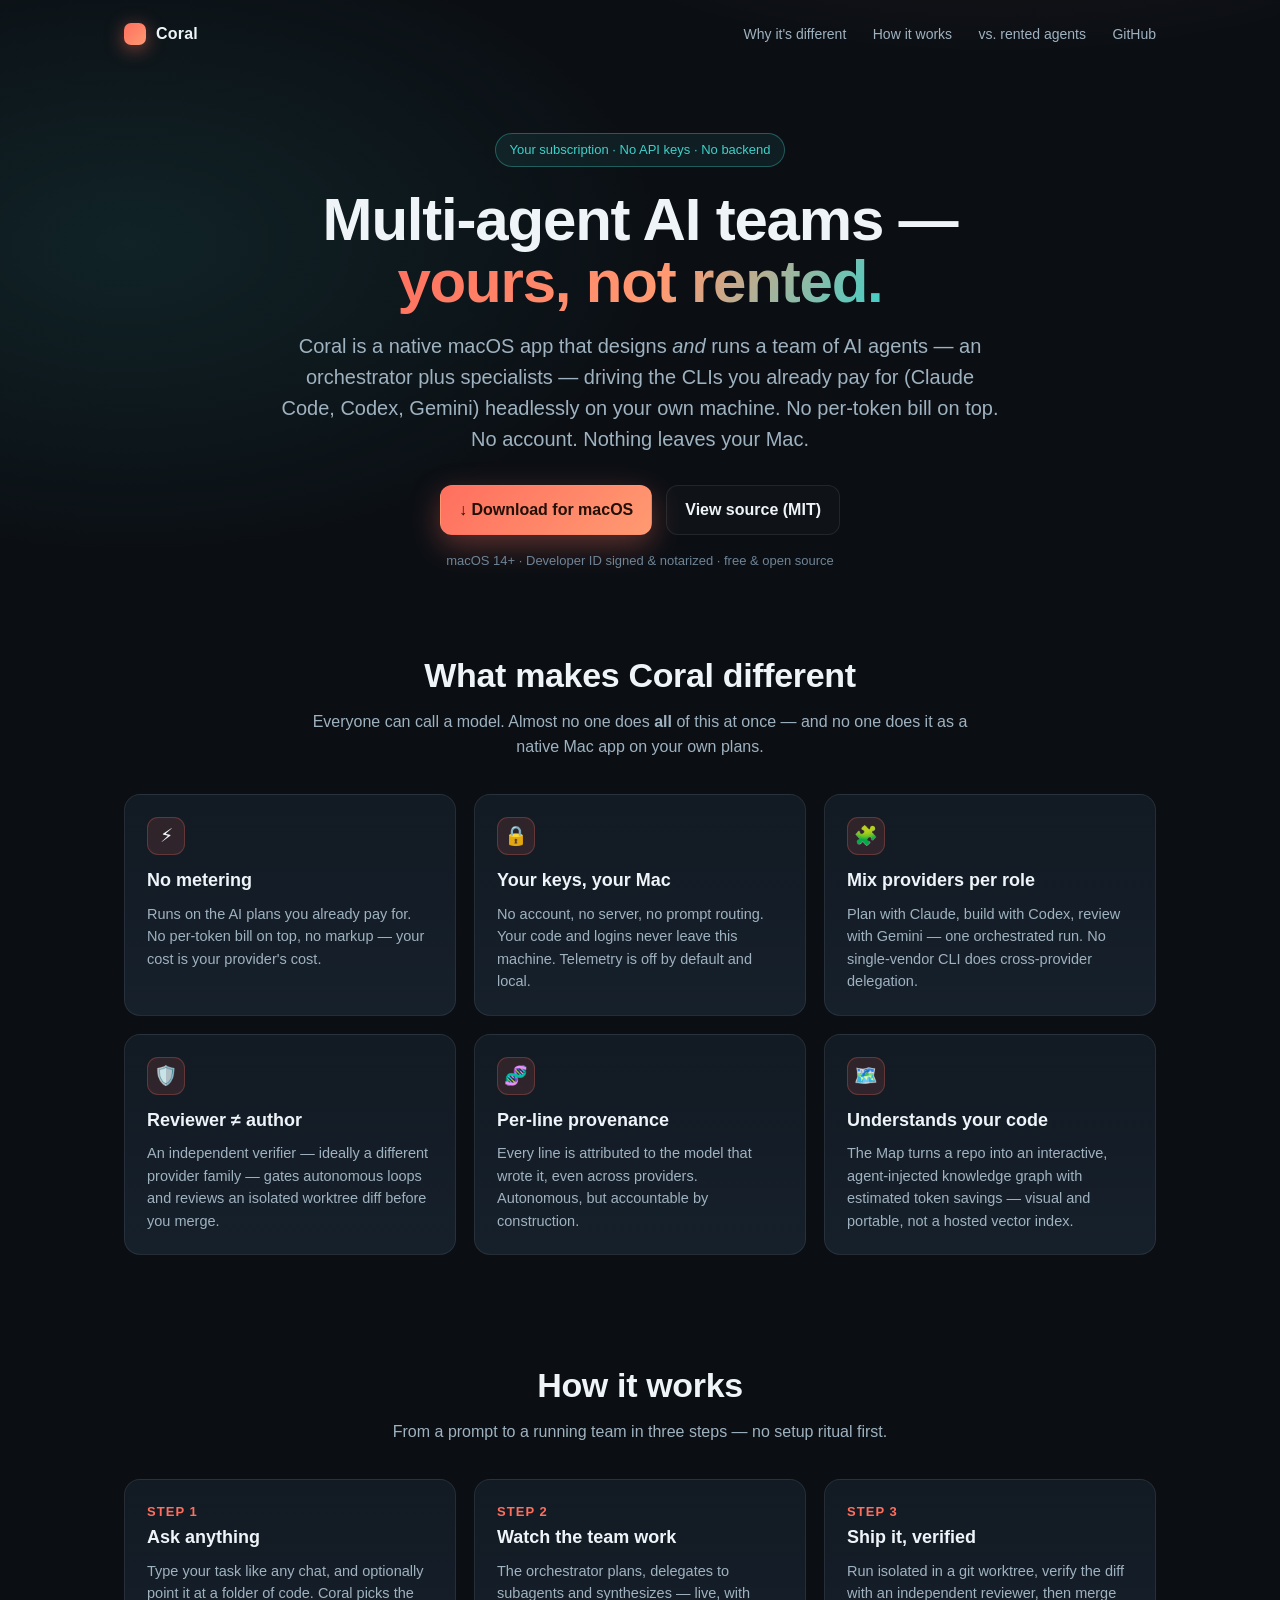
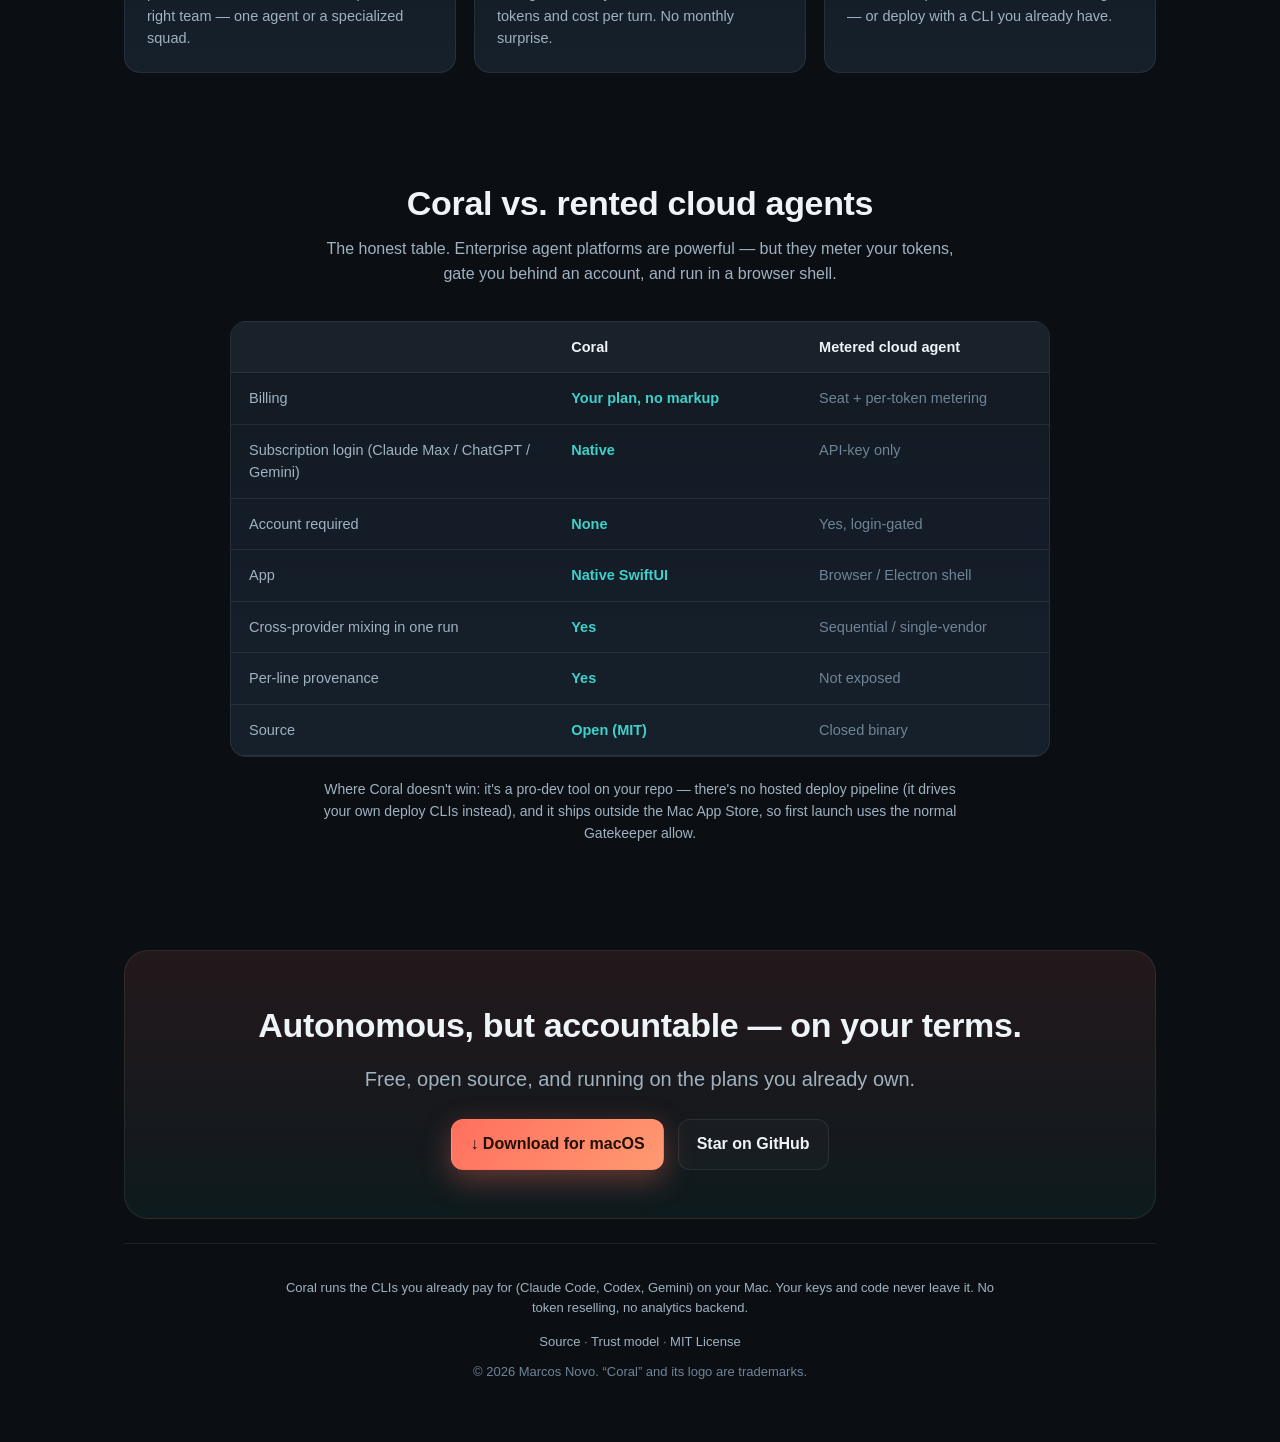
==== web/index.html @ 10f2cf43 "feat(web): add a real static landing page (dogfoods the Ship feature) Attacks the "no website" adopt" ====
<!DOCTYPE html>
<html lang="en">
<head>
<meta charset="utf-8" />
<meta name="viewport" content="width=device-width, initial-scale=1" />
<title>Coral — multi-agent AI teams on your own plans, on your Mac</title>
<meta name="description" content="The native macOS app that orchestrates a multi-agent AI team with an independent verifier and per-line provenance — running on the CLI subscriptions you already pay for. No metering, no account, open source (MIT)." />
<meta property="og:title" content="Coral — yours, not rented" />
<meta property="og:description" content="Design and run multi-agent AI teams on your own AI plans, locally. No per-token metering, no account, no server. Native macOS, open source." />
<meta property="og:type" content="website" />
<style>
  :root{
    --bg:#0b0f14; --bg2:#0e141b; --panel:#121a23; --panel2:#16202b;
    --ink:#eef4f8; --muted:#9fb2c0; --faint:#6f8496;
    --coral:#ff6f5e; --coral2:#ff9a72; --reef:#3fd0c9; --line:rgba(255,255,255,.08);
    --radius:16px;
  }
  *{box-sizing:border-box}
  html{scroll-behavior:smooth}
  body{
    margin:0; background:
      radial-gradient(1100px 600px at 78% -10%, rgba(255,111,94,.14), transparent 60%),
      radial-gradient(900px 520px at 10% 8%, rgba(63,208,201,.10), transparent 60%),
      var(--bg);
    color:var(--ink);
    font:16px/1.55 -apple-system,BlinkMacSystemFont,"SF Pro Text","Segoe UI",Roboto,Helvetica,Arial,sans-serif;
    -webkit-font-smoothing:antialiased;
  }
  a{color:inherit}
  .wrap{max-width:1080px;margin:0 auto;padding:0 24px}
  header{display:flex;align-items:center;justify-content:space-between;padding:22px 0}
  .brand{display:flex;align-items:center;gap:10px;font-weight:700;letter-spacing:.2px}
  .dot{width:22px;height:22px;border-radius:7px;background:linear-gradient(135deg,var(--coral),var(--coral2));box-shadow:0 4px 18px rgba(255,111,94,.5)}
  nav a{color:var(--muted);text-decoration:none;margin-left:22px;font-size:14px}
  nav a:hover{color:var(--ink)}
  .btn{display:inline-flex;align-items:center;gap:9px;border-radius:12px;padding:12px 18px;font-weight:600;text-decoration:none;border:1px solid transparent;transition:.15s}
  .btn.pri{background:linear-gradient(135deg,var(--coral),var(--coral2));color:#231008;box-shadow:0 10px 30px rgba(255,111,94,.35)}
  .btn.pri:hover{transform:translateY(-1px)}
  .btn.ghost{border-color:var(--line);color:var(--ink);background:rgba(255,255,255,.02)}
  .btn.ghost:hover{border-color:rgba(255,255,255,.22)}

  .hero{padding:64px 0 26px;text-align:center}
  .badge{display:inline-block;font-size:13px;color:var(--reef);border:1px solid rgba(63,208,201,.35);background:rgba(63,208,201,.08);padding:6px 13px;border-radius:999px;margin-bottom:22px}
  h1{font-size:clamp(34px,6vw,60px);line-height:1.03;margin:0 0 18px;letter-spacing:-.02em;font-weight:800}
  h1 .grad{background:linear-gradient(120deg,var(--coral),var(--coral2) 55%,var(--reef));-webkit-background-clip:text;background-clip:text;color:transparent}
  .sub{max-width:720px;margin:0 auto 30px;color:var(--muted);font-size:clamp(16px,2.4vw,20px)}
  .cta{display:flex;gap:14px;justify-content:center;flex-wrap:wrap}
  .fineprint{margin-top:16px;color:var(--faint);font-size:13px}

  section{padding:52px 0}
  h2{font-size:clamp(24px,3.6vw,34px);letter-spacing:-.01em;margin:0 0 8px;text-align:center}
  .lede{color:var(--muted);text-align:center;max-width:660px;margin:0 auto 34px}

  .grid{display:grid;grid-template-columns:repeat(3,1fr);gap:18px}
  @media(max-width:860px){.grid{grid-template-columns:1fr}}
  .card{background:linear-gradient(180deg,var(--panel),var(--panel2));border:1px solid var(--line);border-radius:var(--radius);padding:22px}
  .card h3{margin:2px 0 8px;font-size:18px}
  .card p{margin:0;color:var(--muted);font-size:14.5px}
  .ic{width:38px;height:38px;border-radius:11px;display:grid;place-items:center;font-size:19px;background:rgba(255,111,94,.12);border:1px solid rgba(255,111,94,.25);margin-bottom:12px}

  .compare{max-width:820px;margin:0 auto;background:linear-gradient(180deg,var(--panel),var(--panel2));border:1px solid var(--line);border-radius:var(--radius);overflow:hidden}
  .compare .row{display:grid;grid-template-columns:1.3fr 1fr 1fr;gap:0}
  .compare .row>div{padding:14px 18px;border-bottom:1px solid var(--line);font-size:14.5px}
  .compare .row.head>div{background:rgba(255,255,255,.03);font-weight:700;color:var(--ink)}
  .compare .row>div:first-child{color:var(--muted)}
  .yes{color:var(--reef);font-weight:600}
  .no{color:var(--faint)}
  @media(max-width:620px){.compare .row{grid-template-columns:1fr}.compare .row>div:first-child{font-weight:700;color:var(--ink)}}

  .steps{display:grid;grid-template-columns:repeat(3,1fr);gap:18px}
  @media(max-width:860px){.steps{grid-template-columns:1fr}}
  .step .n{font-size:13px;color:var(--coral);font-weight:700;letter-spacing:.08em}

  .final{text-align:center;background:linear-gradient(180deg,rgba(255,111,94,.10),rgba(63,208,201,.06));border:1px solid var(--line);border-radius:24px;padding:48px 24px;margin:20px 0 8px}
  footer{color:var(--faint);font-size:13px;padding:34px 0 60px;border-top:1px solid var(--line);margin-top:24px}
  footer a{color:var(--muted);text-decoration:none}
  footer a:hover{color:var(--ink)}
  .trust{max-width:720px;margin:0 auto 14px;text-align:center;color:var(--muted)}
</style>
</head>
<body>
<div class="wrap">
  <header>
    <div class="brand"><span class="dot"></span> Coral</div>
    <nav>
      <a href="#why">Why it's different</a>
      <a href="#how">How it works</a>
      <a href="#compare">vs. rented agents</a>
      <a href="https://github.com/marcosnovo/StrategyForge">GitHub</a>
    </nav>
  </header>

  <div class="hero">
    <span class="badge">Your subscription · No API keys · No backend</span>
    <h1>Multi-agent AI teams —<br><span class="grad">yours, not rented.</span></h1>
    <p class="sub">Coral is a native macOS app that designs <em>and</em> runs a team of AI agents — an orchestrator plus specialists — driving the CLIs you already pay for (Claude Code, Codex, Gemini) headlessly on your own machine. No per-token bill on top. No account. Nothing leaves your Mac.</p>
    <div class="cta">
      <a class="btn pri" href="https://github.com/marcosnovo/StrategyForge/releases/latest">↓ Download for macOS</a>
      <a class="btn ghost" href="https://github.com/marcosnovo/StrategyForge">View source (MIT)</a>
    </div>
    <div class="fineprint">macOS 14+ · Developer ID signed &amp; notarized · free &amp; open source</div>
  </div>
</div>

<section id="why">
  <div class="wrap">
    <h2>What makes Coral different</h2>
    <p class="lede">Everyone can call a model. Almost no one does <strong>all</strong> of this at once — and no one does it as a native Mac app on your own plans.</p>
    <div class="grid">
      <div class="card"><div class="ic">⚡︎</div><h3>No metering</h3><p>Runs on the AI plans you already pay for. No per-token bill on top, no markup — your cost is your provider's cost.</p></div>
      <div class="card"><div class="ic">🔒</div><h3>Your keys, your Mac</h3><p>No account, no server, no prompt routing. Your code and logins never leave this machine. Telemetry is off by default and local.</p></div>
      <div class="card"><div class="ic">🧩</div><h3>Mix providers per role</h3><p>Plan with Claude, build with Codex, review with Gemini — one orchestrated run. No single-vendor CLI does cross-provider delegation.</p></div>
      <div class="card"><div class="ic">🛡️</div><h3>Reviewer ≠ author</h3><p>An independent verifier — ideally a different provider family — gates autonomous loops and reviews an isolated worktree diff before you merge.</p></div>
      <div class="card"><div class="ic">🧬</div><h3>Per-line provenance</h3><p>Every line is attributed to the model that wrote it, even across providers. Autonomous, but accountable by construction.</p></div>
      <div class="card"><div class="ic">🗺️</div><h3>Understands your code</h3><p>The Map turns a repo into an interactive, agent-injected knowledge graph with estimated token savings — visual and portable, not a hosted vector index.</p></div>
    </div>
  </div>
</section>

<section id="how">
  <div class="wrap">
    <h2>How it works</h2>
    <p class="lede">From a prompt to a running team in three steps — no setup ritual first.</p>
    <div class="steps">
      <div class="card step"><div class="n">STEP 1</div><h3>Ask anything</h3><p>Type your task like any chat, and optionally point it at a folder of code. Coral picks the right team — one agent or a specialized squad.</p></div>
      <div class="card step"><div class="n">STEP 2</div><h3>Watch the team work</h3><p>The orchestrator plans, delegates to subagents and synthesizes — live, with tokens and cost per turn. No monthly surprise.</p></div>
      <div class="card step"><div class="n">STEP 3</div><h3>Ship it, verified</h3><p>Run isolated in a git worktree, verify the diff with an independent reviewer, then merge — or deploy with a CLI you already have.</p></div>
    </div>
  </div>
</section>

<section id="compare">
  <div class="wrap">
    <h2>Coral vs. rented cloud agents</h2>
    <p class="lede">The honest table. Enterprise agent platforms are powerful — but they meter your tokens, gate you behind an account, and run in a browser shell.</p>
    <div class="compare">
      <div class="row head"><div>&nbsp;</div><div>Coral</div><div>Metered cloud agent</div></div>
      <div class="row"><div>Billing</div><div class="yes">Your plan, no markup</div><div class="no">Seat + per-token metering</div></div>
      <div class="row"><div>Subscription login (Claude Max / ChatGPT / Gemini)</div><div class="yes">Native</div><div class="no">API-key only</div></div>
      <div class="row"><div>Account required</div><div class="yes">None</div><div class="no">Yes, login-gated</div></div>
      <div class="row"><div>App</div><div class="yes">Native SwiftUI</div><div class="no">Browser / Electron shell</div></div>
      <div class="row"><div>Cross-provider mixing in one run</div><div class="yes">Yes</div><div class="no">Sequential / single-vendor</div></div>
      <div class="row"><div>Per-line provenance</div><div class="yes">Yes</div><div class="no">Not exposed</div></div>
      <div class="row"><div>Source</div><div class="yes">Open (MIT)</div><div class="no">Closed binary</div></div>
    </div>
    <p class="lede" style="margin-top:22px;font-size:14px">Where Coral doesn't win: it's a pro-dev tool on your repo — there's no hosted deploy pipeline (it drives your own deploy CLIs instead), and it ships outside the Mac App Store, so first launch uses the normal Gatekeeper allow.</p>
  </div>
</section>

<div class="wrap">
  <div class="final">
    <h2 style="margin-bottom:12px">Autonomous, but accountable — on your terms.</h2>
    <p class="sub" style="margin-bottom:24px">Free, open source, and running on the plans you already own.</p>
    <div class="cta">
      <a class="btn pri" href="https://github.com/marcosnovo/StrategyForge/releases/latest">↓ Download for macOS</a>
      <a class="btn ghost" href="https://github.com/marcosnovo/StrategyForge">Star on GitHub</a>
    </div>
  </div>

  <footer>
    <p class="trust">Coral runs the CLIs you already pay for (Claude Code, Codex, Gemini) on your Mac. Your keys and code never leave it. No token reselling, no analytics backend.</p>
    <div style="text-align:center">
      <a href="https://github.com/marcosnovo/StrategyForge">Source</a> ·
      <a href="https://github.com/marcosnovo/StrategyForge/blob/main/SECURITY.md">Trust model</a> ·
      <a href="https://github.com/marcosnovo/StrategyForge/blob/main/LICENSE">MIT License</a>
      <div style="margin-top:10px">© 2026 Marcos Novo. “Coral” and its logo are trademarks.</div>
    </div>
  </footer>
</div>
</body>
</html>
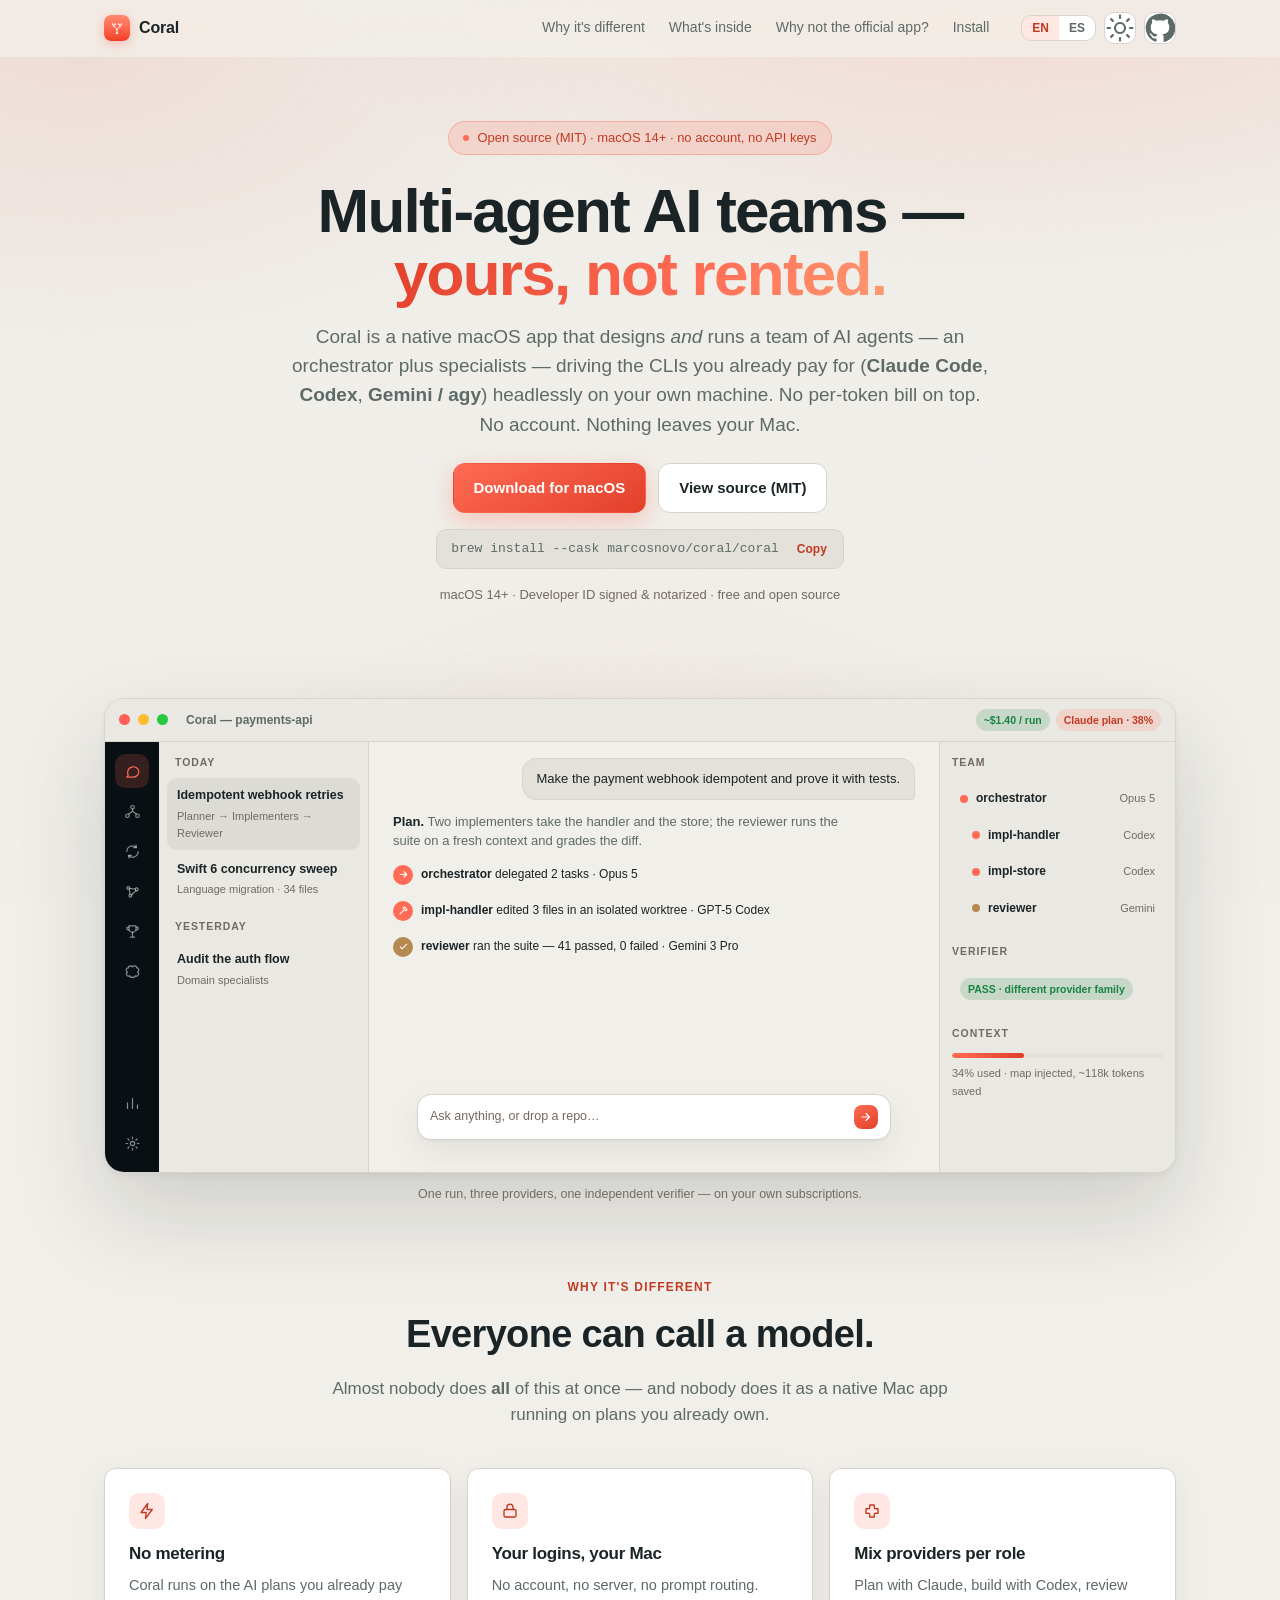
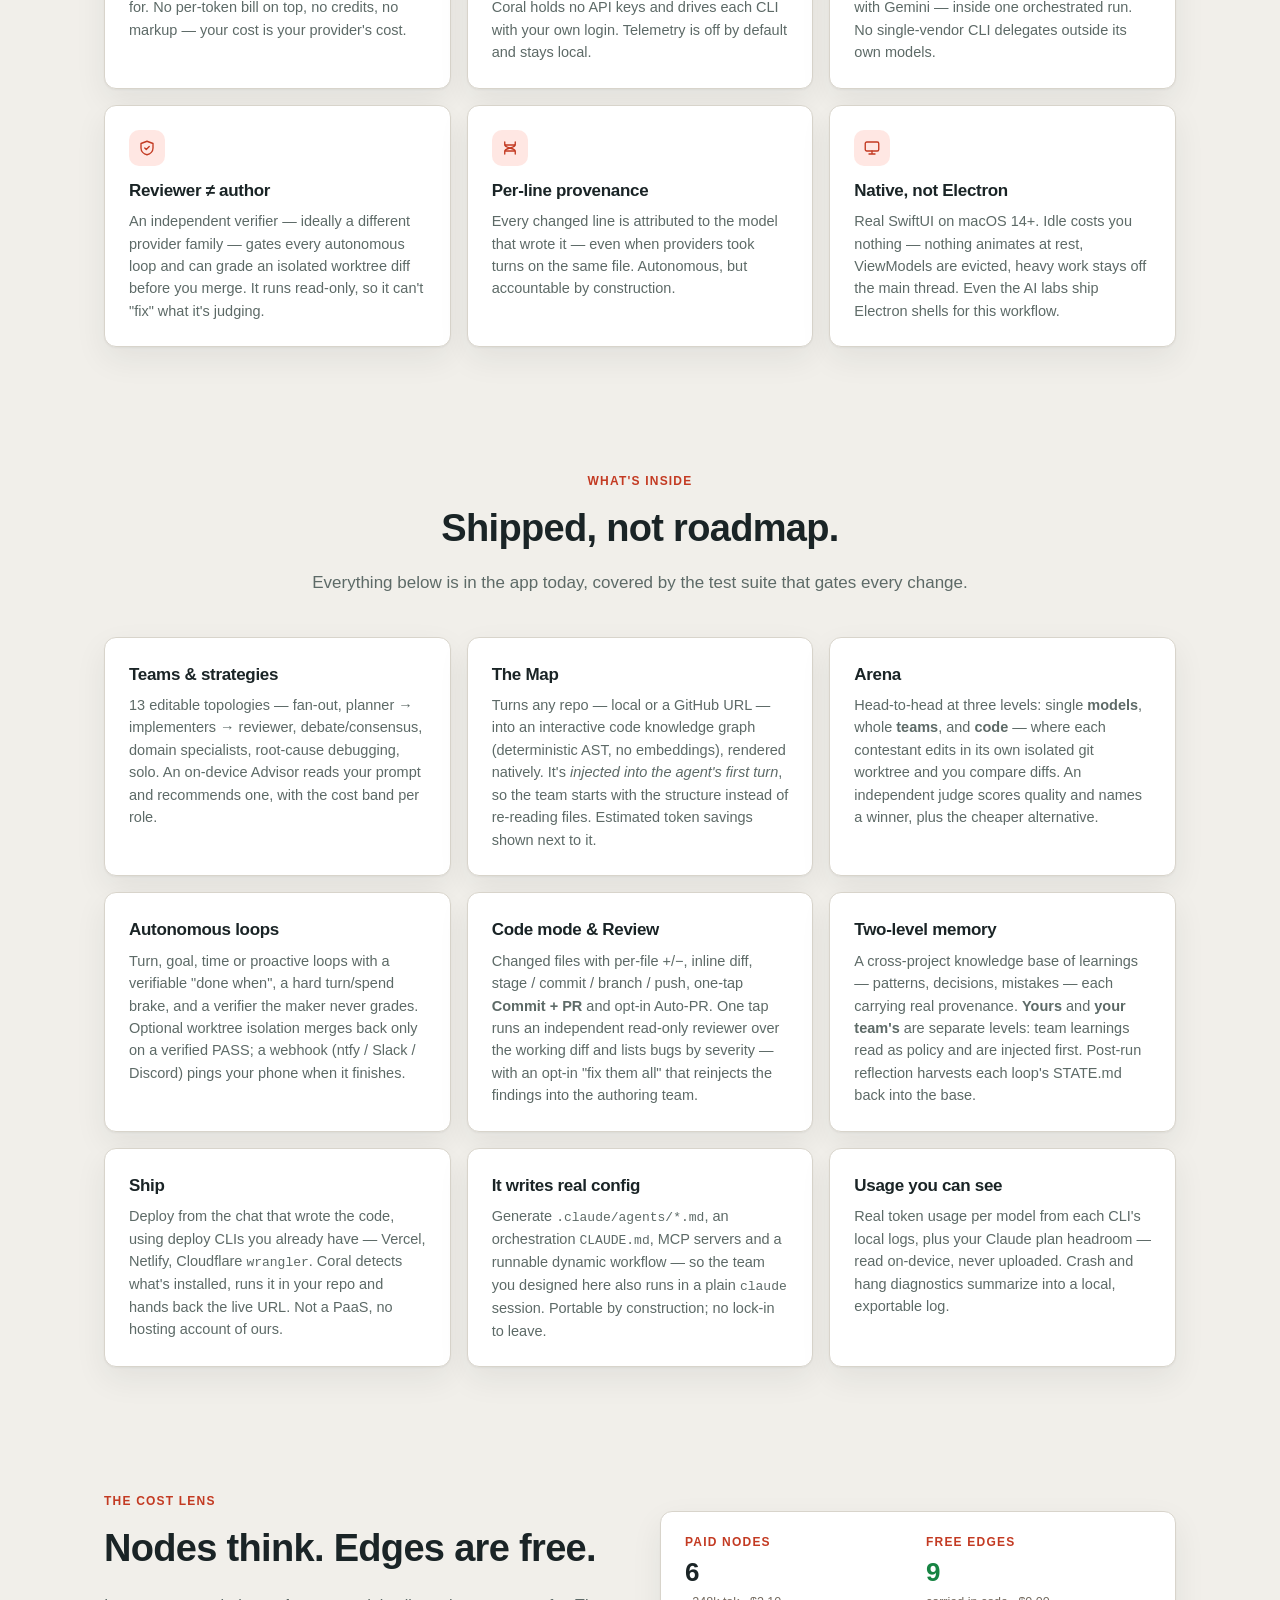
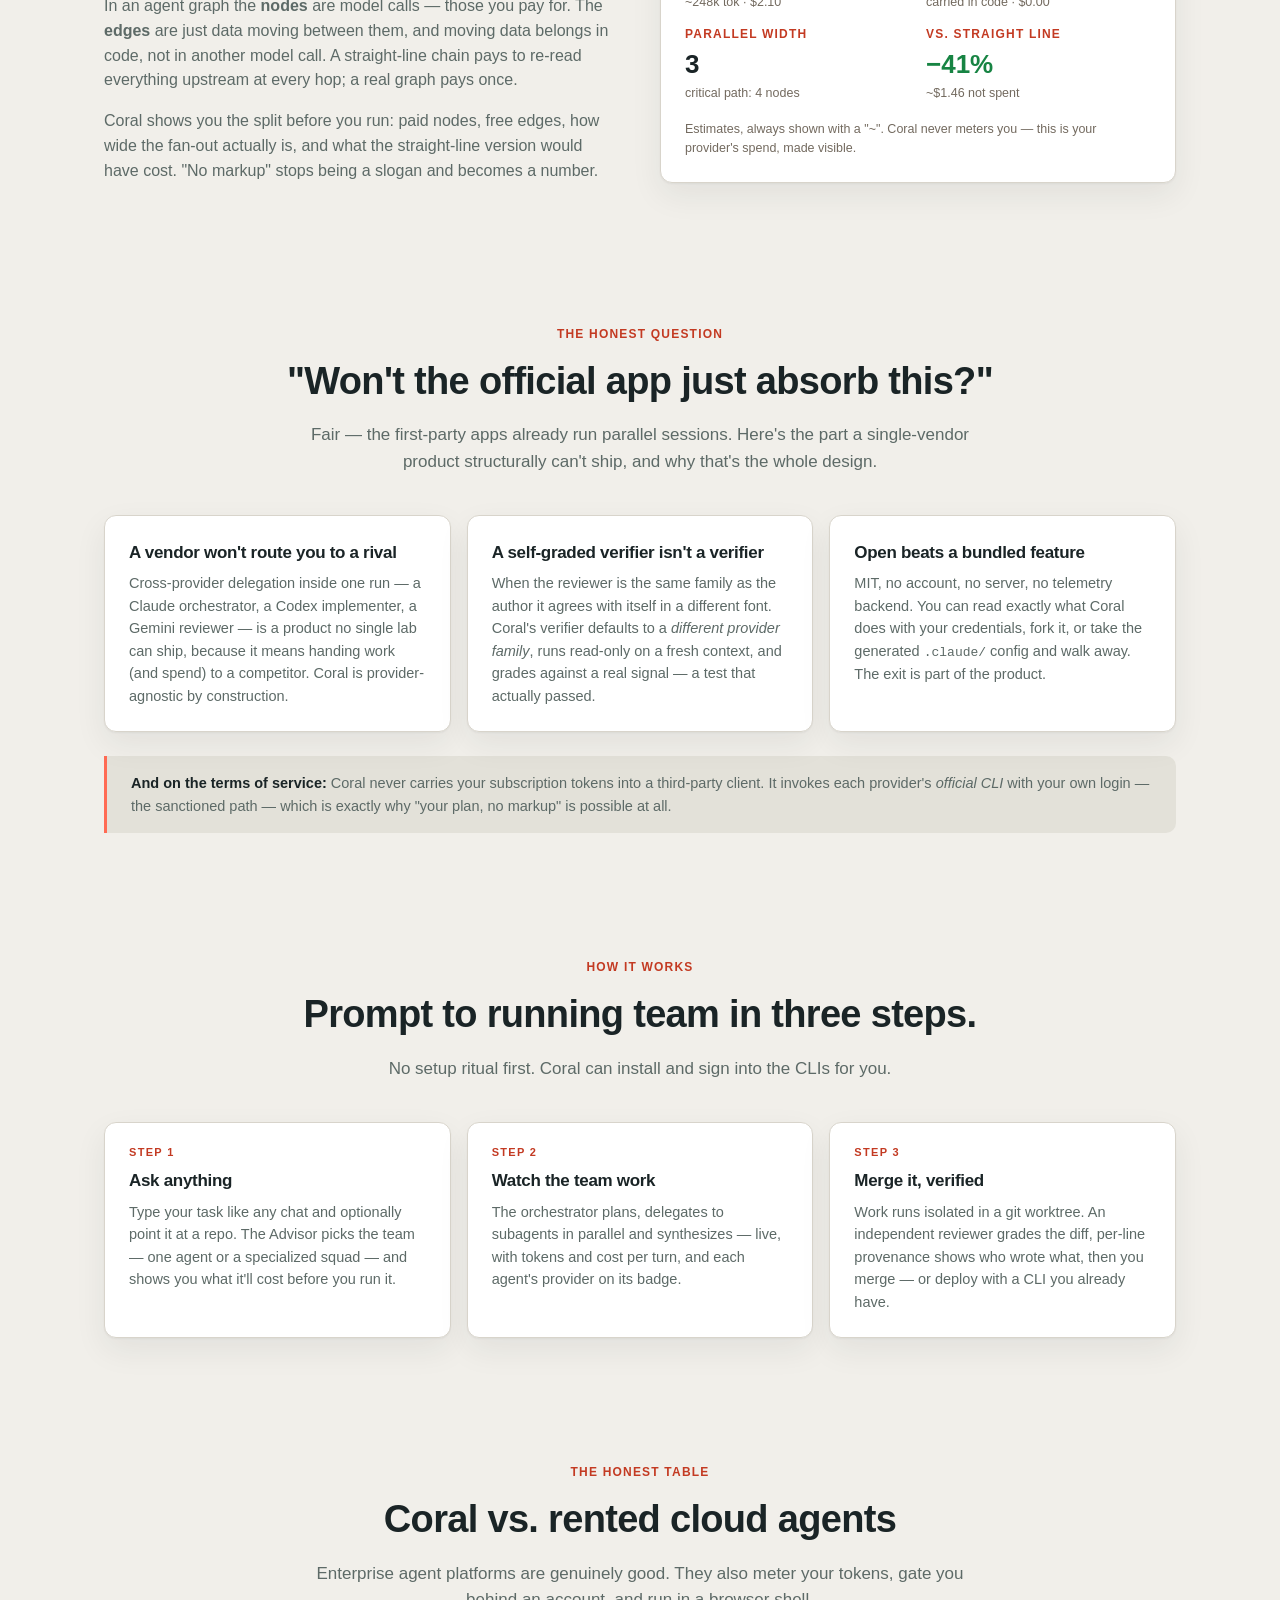
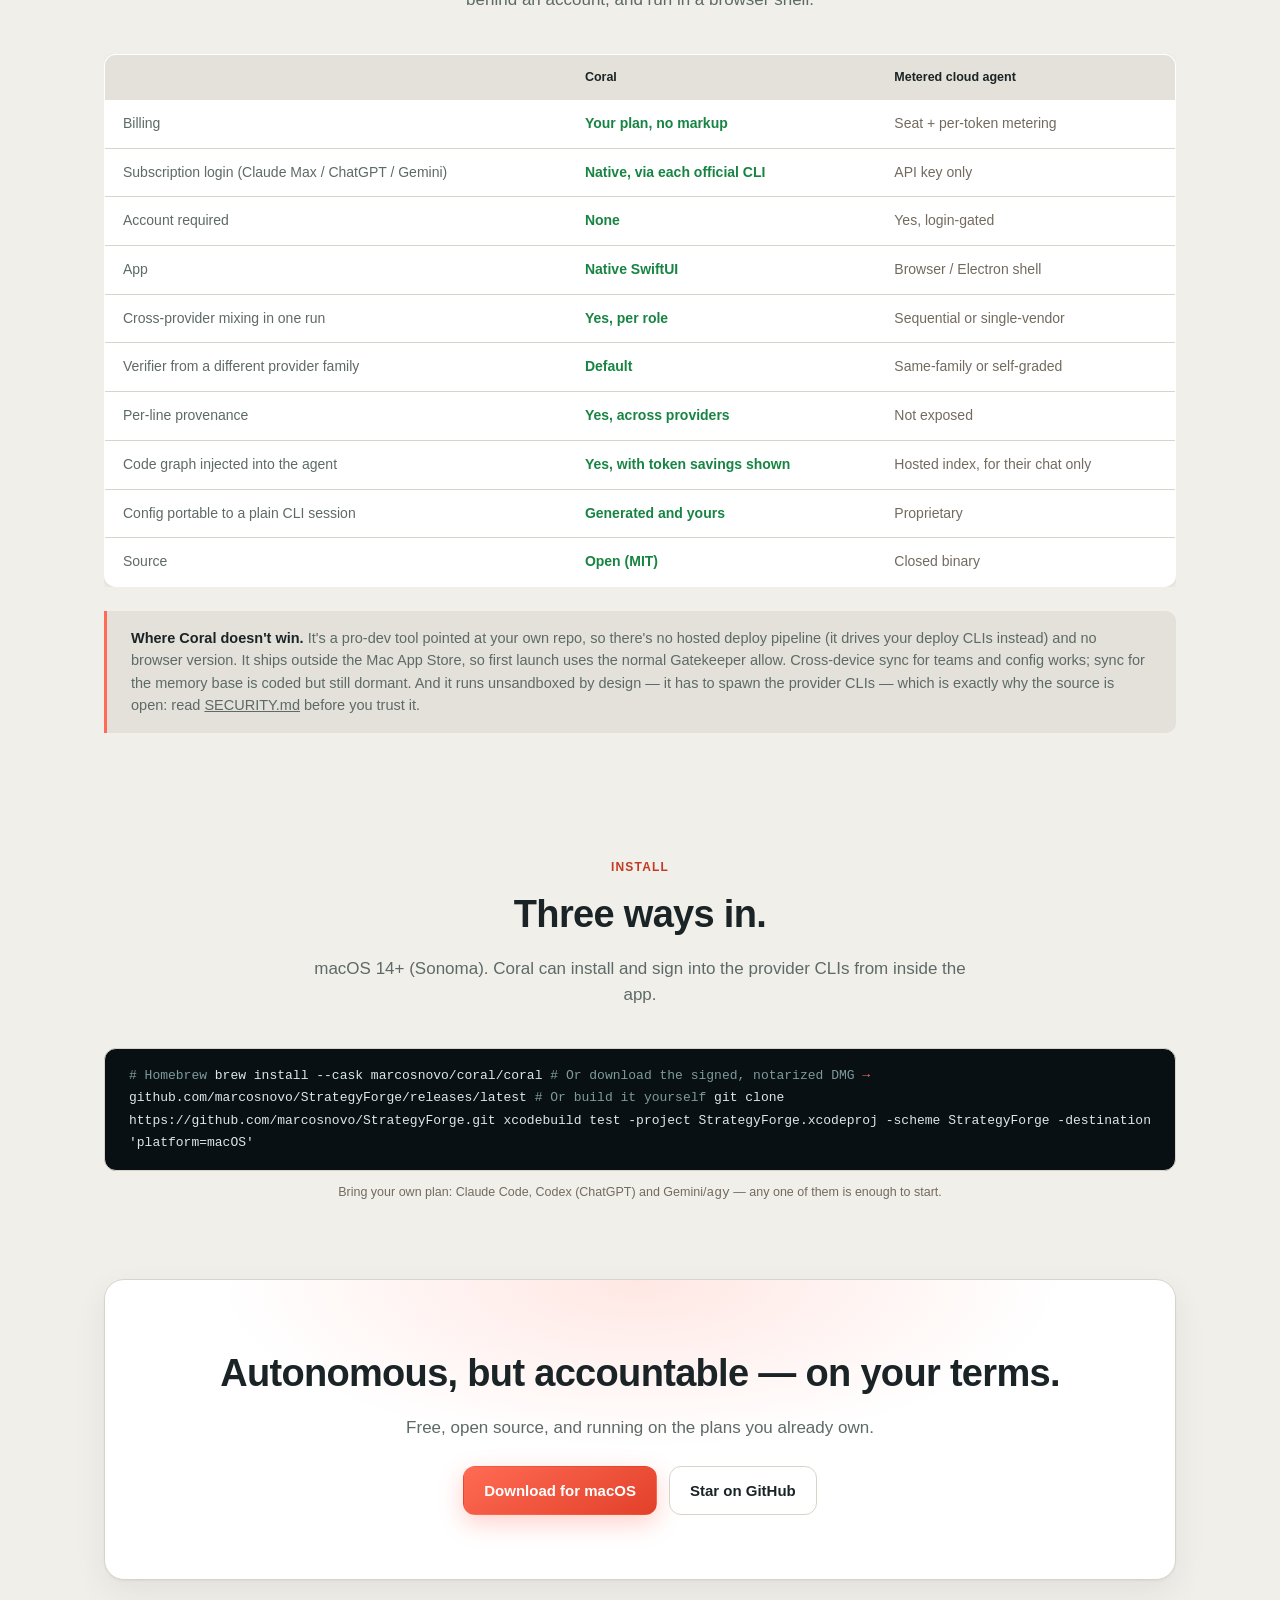
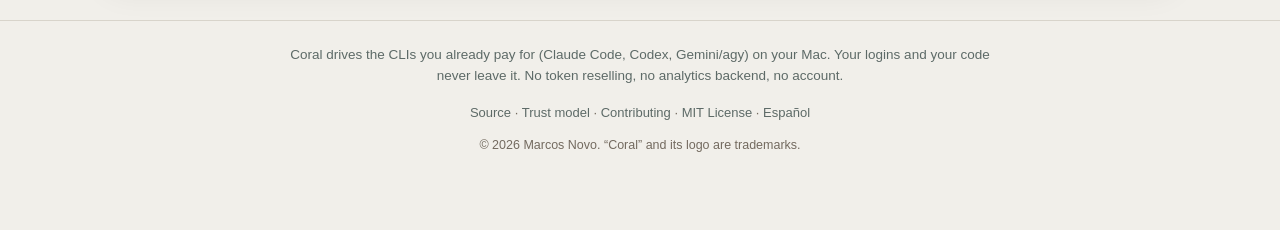
==== commit b100b4e6: "feat(web): bilingual landing page (EN + ES) that matches the app's real UI The competitive analysis'" ====
--- a/web/index.html
+++ b/web/index.html
@@ -4,168 +4,418 @@
 <meta charset="utf-8" />
 <meta name="viewport" content="width=device-width, initial-scale=1" />
 <title>Coral — multi-agent AI teams on your own plans, on your Mac</title>
-<meta name="description" content="The native macOS app that orchestrates a multi-agent AI team with an independent verifier and per-line provenance — running on the CLI subscriptions you already pay for. No metering, no account, open source (MIT)." />
-<meta property="og:title" content="Coral — yours, not rented" />
-<meta property="og:description" content="Design and run multi-agent AI teams on your own AI plans, locally. No per-token metering, no account, no server. Native macOS, open source." />
+<meta name="description" content="The native macOS app that designs and runs a multi-agent AI team — with an independent verifier, per-line provenance and an injected code map — on the CLI subscriptions you already pay for. No metering, no account, open source (MIT)." />
+<!-- DEPLOY STEP: once the domain is live, replace every "https://example.com" below with it
+     (og:url and og:image must be ABSOLUTE for Twitter/Slack/Product Hunt to render the card).
+     See web/README.md → "Before you announce it". -->
+<link rel="canonical" href="/" />
+<link rel="alternate" hreflang="en" href="/" />
+<link rel="alternate" hreflang="es" href="/es/" />
+<link rel="alternate" hreflang="x-default" href="/" />
+<meta name="theme-color" content="#F1EFEA" media="(prefers-color-scheme: light)" />
+<meta name="theme-color" content="#0C1315" media="(prefers-color-scheme: dark)" />
+<meta property="og:title" content="Coral — multi-agent AI teams, yours not rented" />
+<meta property="og:description" content="Design and run multi-agent AI teams on your own AI plans, locally. Independent verifier, per-line provenance, code map. No metering, no account, no server. Native macOS, open source." />
 <meta property="og:type" content="website" />
-<style>
-  :root{
-    --bg:#0b0f14; --bg2:#0e141b; --panel:#121a23; --panel2:#16202b;
-    --ink:#eef4f8; --muted:#9fb2c0; --faint:#6f8496;
-    --coral:#ff6f5e; --coral2:#ff9a72; --reef:#3fd0c9; --line:rgba(255,255,255,.08);
-    --radius:16px;
-  }
-  *{box-sizing:border-box}
-  html{scroll-behavior:smooth}
-  body{
-    margin:0; background:
-      radial-gradient(1100px 600px at 78% -10%, rgba(255,111,94,.14), transparent 60%),
-      radial-gradient(900px 520px at 10% 8%, rgba(63,208,201,.10), transparent 60%),
-      var(--bg);
-    color:var(--ink);
-    font:16px/1.55 -apple-system,BlinkMacSystemFont,"SF Pro Text","Segoe UI",Roboto,Helvetica,Arial,sans-serif;
-    -webkit-font-smoothing:antialiased;
-  }
-  a{color:inherit}
-  .wrap{max-width:1080px;margin:0 auto;padding:0 24px}
-  header{display:flex;align-items:center;justify-content:space-between;padding:22px 0}
-  .brand{display:flex;align-items:center;gap:10px;font-weight:700;letter-spacing:.2px}
-  .dot{width:22px;height:22px;border-radius:7px;background:linear-gradient(135deg,var(--coral),var(--coral2));box-shadow:0 4px 18px rgba(255,111,94,.5)}
-  nav a{color:var(--muted);text-decoration:none;margin-left:22px;font-size:14px}
-  nav a:hover{color:var(--ink)}
-  .btn{display:inline-flex;align-items:center;gap:9px;border-radius:12px;padding:12px 18px;font-weight:600;text-decoration:none;border:1px solid transparent;transition:.15s}
-  .btn.pri{background:linear-gradient(135deg,var(--coral),var(--coral2));color:#231008;box-shadow:0 10px 30px rgba(255,111,94,.35)}
-  .btn.pri:hover{transform:translateY(-1px)}
-  .btn.ghost{border-color:var(--line);color:var(--ink);background:rgba(255,255,255,.02)}
-  .btn.ghost:hover{border-color:rgba(255,255,255,.22)}
-
-  .hero{padding:64px 0 26px;text-align:center}
-  .badge{display:inline-block;font-size:13px;color:var(--reef);border:1px solid rgba(63,208,201,.35);background:rgba(63,208,201,.08);padding:6px 13px;border-radius:999px;margin-bottom:22px}
-  h1{font-size:clamp(34px,6vw,60px);line-height:1.03;margin:0 0 18px;letter-spacing:-.02em;font-weight:800}
-  h1 .grad{background:linear-gradient(120deg,var(--coral),var(--coral2) 55%,var(--reef));-webkit-background-clip:text;background-clip:text;color:transparent}
-  .sub{max-width:720px;margin:0 auto 30px;color:var(--muted);font-size:clamp(16px,2.4vw,20px)}
-  .cta{display:flex;gap:14px;justify-content:center;flex-wrap:wrap}
-  .fineprint{margin-top:16px;color:var(--faint);font-size:13px}
-
-  section{padding:52px 0}
-  h2{font-size:clamp(24px,3.6vw,34px);letter-spacing:-.01em;margin:0 0 8px;text-align:center}
-  .lede{color:var(--muted);text-align:center;max-width:660px;margin:0 auto 34px}
-
-  .grid{display:grid;grid-template-columns:repeat(3,1fr);gap:18px}
-  @media(max-width:860px){.grid{grid-template-columns:1fr}}
-  .card{background:linear-gradient(180deg,var(--panel),var(--panel2));border:1px solid var(--line);border-radius:var(--radius);padding:22px}
-  .card h3{margin:2px 0 8px;font-size:18px}
-  .card p{margin:0;color:var(--muted);font-size:14.5px}
-  .ic{width:38px;height:38px;border-radius:11px;display:grid;place-items:center;font-size:19px;background:rgba(255,111,94,.12);border:1px solid rgba(255,111,94,.25);margin-bottom:12px}
-
-  .compare{max-width:820px;margin:0 auto;background:linear-gradient(180deg,var(--panel),var(--panel2));border:1px solid var(--line);border-radius:var(--radius);overflow:hidden}
-  .compare .row{display:grid;grid-template-columns:1.3fr 1fr 1fr;gap:0}
-  .compare .row>div{padding:14px 18px;border-bottom:1px solid var(--line);font-size:14.5px}
-  .compare .row.head>div{background:rgba(255,255,255,.03);font-weight:700;color:var(--ink)}
-  .compare .row>div:first-child{color:var(--muted)}
-  .yes{color:var(--reef);font-weight:600}
-  .no{color:var(--faint)}
-  @media(max-width:620px){.compare .row{grid-template-columns:1fr}.compare .row>div:first-child{font-weight:700;color:var(--ink)}}
-
-  .steps{display:grid;grid-template-columns:repeat(3,1fr);gap:18px}
-  @media(max-width:860px){.steps{grid-template-columns:1fr}}
-  .step .n{font-size:13px;color:var(--coral);font-weight:700;letter-spacing:.08em}
-
-  .final{text-align:center;background:linear-gradient(180deg,rgba(255,111,94,.10),rgba(63,208,201,.06));border:1px solid var(--line);border-radius:24px;padding:48px 24px;margin:20px 0 8px}
-  footer{color:var(--faint);font-size:13px;padding:34px 0 60px;border-top:1px solid var(--line);margin-top:24px}
-  footer a{color:var(--muted);text-decoration:none}
-  footer a:hover{color:var(--ink)}
-  .trust{max-width:720px;margin:0 auto 14px;text-align:center;color:var(--muted)}
-</style>
+<meta property="og:url" content="https://example.com/" />
+<meta property="og:image" content="https://example.com/og.png" />
+<meta property="og:locale" content="en" />
+<meta property="og:locale:alternate" content="es" />
+<meta name="twitter:card" content="summary_large_image" />
+<link rel="icon" href="favicon.svg" type="image/svg+xml" />
+<link rel="stylesheet" href="coral.css" />
 </head>
 <body>
+<a class="skip-link" href="#main">Skip to content</a>
+
+<header class="site-header">
+  <div class="wrap">
+    <a class="brand" href="/">
+      <svg class="mark" viewBox="0 0 512 512" aria-hidden="true"><defs><linearGradient id="cg" x1="0" y1="0" x2="0" y2="1"><stop offset="0" stop-color="#FF8A6E"/><stop offset=".46" stop-color="#FF6B54"/><stop offset="1" stop-color="#F03E27"/></linearGradient></defs><rect width="512" height="512" rx="115" fill="url(#cg)"/><g transform="translate(106,106) scale(3)" fill="none" stroke="#FFF3EC" stroke-width="6.2" stroke-linecap="round" stroke-linejoin="round"><path d="M50 84V60"/><path d="M50 60c0-11-17-10-21-20"/><path d="M29 40c-3-8-7-9-8-16"/><path d="M29 40c3-7 7-8 10-15"/><path d="M50 60c0-11 17-10 21-20"/><path d="M71 40c3-8 7-9 8-16"/><path d="M71 40c-3-7-7-8-10-15"/></g><g transform="translate(106,106) scale(3)" fill="#FFF3EC"><circle cx="50" cy="84" r="7.6"/><circle cx="21" cy="24" r="5.6"/><circle cx="39" cy="25" r="5.6"/><circle cx="61" cy="25" r="5.6"/><circle cx="79" cy="24" r="5.6"/></g></svg>
+      Coral</a>
+    <nav class="site-nav">
+      <a href="#why">Why it's different</a>
+      <a href="#inside">What's inside</a>
+      <a href="#first-party">Why not the official app?</a>
+      <a href="#install">Install</a>
+    </nav>
+    <div class="header-tools">
+      <div class="lang-switch">
+        <a href="/" aria-current="true" hreflang="en">EN</a>
+        <a href="/es/" hreflang="es">ES</a>
+      </div>
+      <button class="icon-btn" data-theme-toggle aria-pressed="false" title="Switch light / dark">
+        <span class="sr-only">Switch light / dark</span>
+        <svg data-icon="light" viewBox="0 0 24 24" fill="none" stroke="currentColor" stroke-width="1.7" stroke-linecap="round" aria-hidden="true"><circle cx="12" cy="12" r="4"/><path d="M12 2v2M12 20v2M2 12h2M20 12h2M4.9 4.9l1.4 1.4M17.7 17.7l1.4 1.4M19.1 4.9l-1.4 1.4M6.3 17.7l-1.4 1.4"/></svg>
+        <svg data-icon="dark" viewBox="0 0 24 24" fill="none" stroke="currentColor" stroke-width="1.7" stroke-linecap="round" stroke-linejoin="round" style="display:none" aria-hidden="true"><path d="M20 14.5A8.5 8.5 0 1 1 9.5 4a6.6 6.6 0 0 0 10.5 10.5Z"/></svg>
+      </button>
+      <a class="icon-btn" href="https://github.com/marcosnovo/StrategyForge" title="Source on GitHub">
+        <span class="sr-only">Source on GitHub</span>
+        <svg viewBox="0 0 24 24" fill="currentColor" aria-hidden="true"><path d="M12 .5a11.5 11.5 0 0 0-3.6 22.4c.6.1.8-.2.8-.6v-2c-3.2.7-3.9-1.5-3.9-1.5-.5-1.3-1.3-1.7-1.3-1.7-1-.7.1-.7.1-.7 1.1.1 1.7 1.2 1.7 1.2 1 1.8 2.7 1.3 3.4 1 .1-.7.4-1.3.7-1.6-2.6-.3-5.3-1.3-5.3-5.8 0-1.3.5-2.3 1.2-3.1-.1-.3-.5-1.5.1-3.1 0 0 1-.3 3.2 1.2a11 11 0 0 1 5.8 0c2.2-1.5 3.2-1.2 3.2-1.2.6 1.6.2 2.8.1 3.1.8.8 1.2 1.8 1.2 3.1 0 4.5-2.7 5.5-5.3 5.8.4.4.8 1.1.8 2.2v3.3c0 .4.2.7.8.6A11.5 11.5 0 0 0 12 .5Z"/></svg>
+      </a>
+    </div>
+  </div>
+</header>
+
+<main id="main">
+
+<!-- ── Hero ──────────────────────────────────────────────────────────────── -->
 <div class="wrap">
-  <header>
-    <div class="brand"><span class="dot"></span> Coral</div>
-    <nav>
-      <a href="#why">Why it's different</a>
-      <a href="#how">How it works</a>
-      <a href="#compare">vs. rented agents</a>
-      <a href="https://github.com/marcosnovo/StrategyForge">GitHub</a>
-    </nav>
-  </header>
-
   <div class="hero">
-    <span class="badge">Your subscription · No API keys · No backend</span>
+    <span class="pill"><span class="dot"></span> Open source (MIT) · macOS 14+ · no account, no API keys</span>
     <h1>Multi-agent AI teams —<br><span class="grad">yours, not rented.</span></h1>
-    <p class="sub">Coral is a native macOS app that designs <em>and</em> runs a team of AI agents — an orchestrator plus specialists — driving the CLIs you already pay for (Claude Code, Codex, Gemini) headlessly on your own machine. No per-token bill on top. No account. Nothing leaves your Mac.</p>
+    <p class="sub">Coral is a native macOS app that designs <em>and</em> runs a team of AI agents — an orchestrator plus specialists — driving the CLIs you already pay for (<strong>Claude Code</strong>, <strong>Codex</strong>, <strong>Gemini&nbsp;/&nbsp;agy</strong>) headlessly on your own machine. No per-token bill on top. No account. Nothing leaves your Mac.</p>
     <div class="cta">
-      <a class="btn pri" href="https://github.com/marcosnovo/StrategyForge/releases/latest">↓ Download for macOS</a>
-      <a class="btn ghost" href="https://github.com/marcosnovo/StrategyForge">View source (MIT)</a>
-    </div>
-    <div class="fineprint">macOS 14+ · Developer ID signed &amp; notarized · free &amp; open source</div>
+      <a class="btn moon" href="https://github.com/marcosnovo/StrategyForge/releases/latest">Download for macOS</a>
+      <a class="btn bordered" href="https://github.com/marcosnovo/StrategyForge">View source (MIT)</a>
+    </div>
+    <div>
+      <span class="brewline">
+        brew install --cask marcosnovo/coral/coral
+        <button data-copy="brew install --cask marcosnovo/coral/coral" data-copied="Copied">Copy</button>
+      </span>
+    </div>
+    <p class="fineprint">macOS 14+ · Developer ID signed &amp; notarized · free and open source</p>
+  </div>
+
+  <!-- ── App window ──────────────────────────────────────────────────────── -->
+  <div class="shot">
+    <div class="window">
+      <div class="titlebar">
+        <span class="tl r"></span><span class="tl y"></span><span class="tl g"></span>
+        <span class="title">Coral — payments-api</span>
+        <span class="right">
+          <span class="mini-pill cost">~$1.40 / run</span>
+          <span class="mini-pill plan">Claude plan · 38%</span>
+        </span>
+      </div>
+
+      <div class="app">
+        <!-- Nav rail -->
+        <div class="rail">
+          <span class="ri on" title="Chat"><svg viewBox="0 0 24 24" fill="none" stroke="currentColor" stroke-width="1.7" stroke-linecap="round" stroke-linejoin="round"><path d="M21 12a8 8 0 0 1-8 8H4l2-3a8 8 0 1 1 15-5Z"/></svg></span>
+          <span class="ri" title="Teams"><svg viewBox="0 0 24 24" fill="none" stroke="currentColor" stroke-width="1.7" stroke-linecap="round" stroke-linejoin="round"><circle cx="12" cy="6" r="2.5"/><circle cx="5" cy="18" r="2.5"/><circle cx="19" cy="18" r="2.5"/><path d="M12 8.5v3m0 0L6.5 15.5M12 11.5l5.5 4"/></svg></span>
+          <span class="ri" title="Loops"><svg viewBox="0 0 24 24" fill="none" stroke="currentColor" stroke-width="1.7" stroke-linecap="round" stroke-linejoin="round"><path d="M4 12a8 8 0 0 1 13.7-5.6M20 12a8 8 0 0 1-13.7 5.6"/><path d="M17 3v3.5h-3.5M7 21v-3.5h3.5"/></svg></span>
+          <span class="ri" title="Map"><svg viewBox="0 0 24 24" fill="none" stroke="currentColor" stroke-width="1.7" stroke-linecap="round" stroke-linejoin="round"><circle cx="6" cy="7" r="2"/><circle cx="18" cy="9" r="2"/><circle cx="9" cy="18" r="2"/><path d="M7.7 8.4 8.2 16M8 7.4 16 8.7M17 10.8 10.7 16.6"/></svg></span>
+          <span class="ri" title="Arena"><svg viewBox="0 0 24 24" fill="none" stroke="currentColor" stroke-width="1.7" stroke-linecap="round" stroke-linejoin="round"><path d="M7 4h10v4a5 5 0 0 1-10 0Z"/><path d="M7 6H4v1a3 3 0 0 0 3 3M17 6h3v1a3 3 0 0 1-3 3M9 20h6M12 13v7"/></svg></span>
+          <span class="ri" title="Memory"><svg viewBox="0 0 24 24" fill="none" stroke="currentColor" stroke-width="1.7" stroke-linecap="round" stroke-linejoin="round"><path d="M9 4a3 3 0 0 0-3 3 3 3 0 0 0-1 5.8A3 3 0 0 0 8 18a3 3 0 0 0 4 2 3 3 0 0 0 4-2 3 3 0 0 0 3-5.2A3 3 0 0 0 18 7a3 3 0 0 0-3-3 3 3 0 0 0-3 1.5A3 3 0 0 0 9 4Z"/></svg></span>
+          <span class="spacer"></span>
+          <span class="ri" title="Usage"><svg viewBox="0 0 24 24" fill="none" stroke="currentColor" stroke-width="1.7" stroke-linecap="round" stroke-linejoin="round"><path d="M5 19V11M12 19V5M19 19v-5"/></svg></span>
+          <span class="ri" title="Settings"><svg viewBox="0 0 24 24" fill="none" stroke="currentColor" stroke-width="1.7" stroke-linecap="round" stroke-linejoin="round"><circle cx="12" cy="12" r="3"/><path d="M12 3v2.2M12 18.8V21M3 12h2.2M18.8 12H21M5.6 5.6l1.6 1.6M16.8 16.8l1.6 1.6M18.4 5.6l-1.6 1.6M7.2 16.8l-1.6 1.6"/></svg></span>
+        </div>
+
+        <!-- Chat list -->
+        <div class="chatlist">
+          <div class="hd">Today</div>
+          <div class="chatrow sel"><div class="t">Idempotent webhook retries</div><div class="s">Planner → Implementers → Reviewer</div></div>
+          <div class="chatrow"><div class="t">Swift 6 concurrency sweep</div><div class="s">Language migration · 34 files</div></div>
+          <div class="hd" style="margin-top:12px">Yesterday</div>
+          <div class="chatrow"><div class="t">Audit the auth flow</div><div class="s">Domain specialists</div></div>
+        </div>
+
+        <!-- Thread -->
+        <div class="thread">
+          <div class="bubble me">Make the payment webhook idempotent and prove it with tests.</div>
+          <div class="bubble ai">
+            <strong>Plan.</strong> Two implementers take the handler and the store; the reviewer runs the suite on a fresh context and grades the diff.
+          </div>
+          <div class="agentline">
+            <span class="avatar" style="background:#FF6B54"><svg viewBox="0 0 24 24" fill="none" stroke="currentColor" stroke-width="2.4" stroke-linecap="round"><path d="M5 12h14M13 6l6 6-6 6"/></svg></span>
+            <span><strong>orchestrator</strong> delegated 2 tasks · Opus 5</span>
+          </div>
+          <div class="agentline">
+            <span class="avatar" style="background:#FF6B54"><svg viewBox="0 0 24 24" fill="none" stroke="currentColor" stroke-width="2.2" stroke-linecap="round" stroke-linejoin="round"><path d="M4 20 14 10M14 4l6 6-3 3-6-6Z"/></svg></span>
+            <span><strong>impl-handler</strong> edited 3 files in an isolated worktree · GPT-5 Codex</span>
+          </div>
+          <div class="agentline">
+            <span class="avatar" style="background:#B58A52"><svg viewBox="0 0 24 24" fill="none" stroke="currentColor" stroke-width="2.2" stroke-linecap="round" stroke-linejoin="round"><path d="M5 13l4 4 10-10"/></svg></span>
+            <span><strong>reviewer</strong> ran the suite — 41 passed, 0 failed · Gemini 3 Pro</span>
+          </div>
+          <div class="composer">
+            Ask anything, or drop a repo…
+            <span class="send"><svg viewBox="0 0 24 24" fill="none" stroke="currentColor" stroke-width="2.2" stroke-linecap="round" stroke-linejoin="round"><path d="M4 12h14M12 5l7 7-7 7"/></svg></span>
+          </div>
+        </div>
+
+        <!-- Activity panel -->
+        <div class="activity">
+          <div class="hd">Team</div>
+          <div class="node"><span class="sw" style="background:#FF6B54"></span><span class="nm">orchestrator</span><span class="rl">Opus 5</span></div>
+          <div class="node child"><span class="sw" style="background:#FF6B54"></span><span class="nm">impl-handler</span><span class="rl">Codex</span></div>
+          <div class="node child"><span class="sw" style="background:#FF6B54"></span><span class="nm">impl-store</span><span class="rl">Codex</span></div>
+          <div class="node child"><span class="sw" style="background:#B58A52"></span><span class="nm">reviewer</span><span class="rl">Gemini</span></div>
+
+          <div class="hd" style="margin-top:18px">Verifier</div>
+          <div class="node"><span class="mini-pill pass">PASS · different provider family</span></div>
+
+          <div class="hd" style="margin-top:18px">Context</div>
+          <div class="meter"><i style="width:34%"></i></div>
+          <div class="node" style="padding-left:0"><span class="rl" style="margin-left:0">34% used · map injected, ~118k tokens saved</span></div>
+        </div>
+      </div>
+    </div>
+    <p class="caption">One run, three providers, one independent verifier — on your own subscriptions.</p>
   </div>
 </div>
 
+<!-- ── Why different ─────────────────────────────────────────────────────── -->
 <section id="why">
   <div class="wrap">
-    <h2>What makes Coral different</h2>
-    <p class="lede">Everyone can call a model. Almost no one does <strong>all</strong> of this at once — and no one does it as a native Mac app on your own plans.</p>
-    <div class="grid">
-      <div class="card"><div class="ic">⚡︎</div><h3>No metering</h3><p>Runs on the AI plans you already pay for. No per-token bill on top, no markup — your cost is your provider's cost.</p></div>
-      <div class="card"><div class="ic">🔒</div><h3>Your keys, your Mac</h3><p>No account, no server, no prompt routing. Your code and logins never leave this machine. Telemetry is off by default and local.</p></div>
-      <div class="card"><div class="ic">🧩</div><h3>Mix providers per role</h3><p>Plan with Claude, build with Codex, review with Gemini — one orchestrated run. No single-vendor CLI does cross-provider delegation.</p></div>
-      <div class="card"><div class="ic">🛡️</div><h3>Reviewer ≠ author</h3><p>An independent verifier — ideally a different provider family — gates autonomous loops and reviews an isolated worktree diff before you merge.</p></div>
-      <div class="card"><div class="ic">🧬</div><h3>Per-line provenance</h3><p>Every line is attributed to the model that wrote it, even across providers. Autonomous, but accountable by construction.</p></div>
-      <div class="card"><div class="ic">🗺️</div><h3>Understands your code</h3><p>The Map turns a repo into an interactive, agent-injected knowledge graph with estimated token savings — visual and portable, not a hosted vector index.</p></div>
-    </div>
-  </div>
-</section>
-
+    <p class="eyebrow center">Why it's different</p>
+    <h2 class="center">Everyone can call a model.</h2>
+    <p class="lede center">Almost nobody does <strong>all</strong> of this at once — and nobody does it as a native Mac app running on plans you already own.</p>
+    <div class="grid c3">
+      <div class="card">
+        <div class="ic"><svg viewBox="0 0 24 24" fill="none" stroke="currentColor" stroke-width="1.8" stroke-linecap="round" stroke-linejoin="round"><path d="M13 2 4 14h7l-1 8 9-12h-7l1-8Z"/></svg></div>
+        <h3>No metering</h3>
+        <p>Coral runs on the AI plans you already pay for. No per-token bill on top, no credits, no markup — your cost is your provider's cost.</p>
+      </div>
+      <div class="card">
+        <div class="ic"><svg viewBox="0 0 24 24" fill="none" stroke="currentColor" stroke-width="1.8" stroke-linecap="round" stroke-linejoin="round"><rect x="4" y="10" width="16" height="10" rx="2"/><path d="M8 10V7a4 4 0 0 1 8 0v3"/></svg></div>
+        <h3>Your logins, your Mac</h3>
+        <p>No account, no server, no prompt routing. Coral holds no API keys and drives each CLI with your own login. Telemetry is off by default and stays local.</p>
+      </div>
+      <div class="card">
+        <div class="ic"><svg viewBox="0 0 24 24" fill="none" stroke="currentColor" stroke-width="1.8" stroke-linecap="round" stroke-linejoin="round"><path d="M9 4h6v3a2 2 0 0 0 2 2h3v6h-3a2 2 0 0 0-2 2v3H9v-3a2 2 0 0 0-2-2H4V9h3a2 2 0 0 0 2-2Z"/></svg></div>
+        <h3>Mix providers per role</h3>
+        <p>Plan with Claude, build with Codex, review with Gemini — inside one orchestrated run. No single-vendor CLI delegates outside its own models.</p>
+      </div>
+      <div class="card">
+        <div class="ic"><svg viewBox="0 0 24 24" fill="none" stroke="currentColor" stroke-width="1.8" stroke-linecap="round" stroke-linejoin="round"><path d="M12 3 4 6v6c0 4.4 3.4 8.2 8 9 4.6-.8 8-4.6 8-9V6l-8-3Z"/><path d="m9 12 2 2 4-4"/></svg></div>
+        <h3>Reviewer ≠ author</h3>
+        <p>An independent verifier — ideally a different provider family — gates every autonomous loop and can grade an isolated worktree diff before you merge. It runs read-only, so it can't "fix" what it's judging.</p>
+      </div>
+      <div class="card">
+        <div class="ic"><svg viewBox="0 0 24 24" fill="none" stroke="currentColor" stroke-width="1.8" stroke-linecap="round" stroke-linejoin="round"><path d="M5 4v4c0 4 14 4 14 8v4M19 4v4c0 4-14 4-14 8v4M6 8h12M6 16h12"/></svg></div>
+        <h3>Per-line provenance</h3>
+        <p>Every changed line is attributed to the model that wrote it — even when providers took turns on the same file. Autonomous, but accountable by construction.</p>
+      </div>
+      <div class="card">
+        <div class="ic"><svg viewBox="0 0 24 24" fill="none" stroke="currentColor" stroke-width="1.8" stroke-linecap="round" stroke-linejoin="round"><rect x="3" y="4" width="18" height="12" rx="2"/><path d="M8 20h8M12 16v4"/></svg></div>
+        <h3>Native, not Electron</h3>
+        <p>Real SwiftUI on macOS 14+. Idle costs you nothing — nothing animates at rest, ViewModels are evicted, heavy work stays off the main thread. Even the AI labs ship Electron shells for this workflow.</p>
+      </div>
+    </div>
+  </div>
+</section>
+
+<!-- ── What's inside ─────────────────────────────────────────────────────── -->
+<section id="inside">
+  <div class="wrap">
+    <p class="eyebrow center">What's inside</p>
+    <h2 class="center">Shipped, not roadmap.</h2>
+    <p class="lede center">Everything below is in the app today, covered by the test suite that gates every change.</p>
+    <div class="grid c3">
+      <div class="card">
+        <h3>Teams &amp; strategies</h3>
+        <p>13 editable topologies — fan-out, planner → implementers → reviewer, debate/consensus, domain specialists, root-cause debugging, solo. An on-device Advisor reads your prompt and recommends one, with the cost band per role.</p>
+      </div>
+      <div class="card">
+        <h3>The Map</h3>
+        <p>Turns any repo — local or a GitHub URL — into an interactive code knowledge graph (deterministic AST, no embeddings), rendered natively. It's <em>injected into the agent's first turn</em>, so the team starts with the structure instead of re-reading files. Estimated token savings shown next to it.</p>
+      </div>
+      <div class="card">
+        <h3>Arena</h3>
+        <p>Head-to-head at three levels: single <strong>models</strong>, whole <strong>teams</strong>, and <strong>code</strong> — where each contestant edits in its own isolated git worktree and you compare diffs. An independent judge scores quality and names a winner, plus the cheaper alternative.</p>
+      </div>
+      <div class="card">
+        <h3>Autonomous loops</h3>
+        <p>Turn, goal, time or proactive loops with a verifiable "done when", a hard turn/spend brake, and a verifier the maker never grades. Optional worktree isolation merges back only on a verified PASS; a webhook (ntfy / Slack / Discord) pings your phone when it finishes.</p>
+      </div>
+      <div class="card">
+        <h3>Code mode &amp; Review</h3>
+        <p>Changed files with per-file +/−, inline diff, stage / commit / branch / push, one-tap <strong>Commit&nbsp;+&nbsp;PR</strong> and opt-in Auto-PR. One tap runs an independent read-only reviewer over the working diff and lists bugs by severity — with an opt-in "fix them all" that reinjects the findings into the authoring team.</p>
+      </div>
+      <div class="card">
+        <h3>Two-level memory</h3>
+        <p>A cross-project knowledge base of learnings — patterns, decisions, mistakes — each carrying real provenance. <strong>Yours</strong> and <strong>your team's</strong> are separate levels: team learnings read as policy and are injected first. Post-run reflection harvests each loop's STATE.md back into the base.</p>
+      </div>
+      <div class="card">
+        <h3>Ship</h3>
+        <p>Deploy from the chat that wrote the code, using deploy CLIs you already have — Vercel, Netlify, Cloudflare <span class="mono">wrangler</span>. Coral detects what's installed, runs it in your repo and hands back the live URL. Not a PaaS, no hosting account of ours.</p>
+      </div>
+      <div class="card">
+        <h3>It writes real config</h3>
+        <p>Generate <span class="mono">.claude/agents/*.md</span>, an orchestration <span class="mono">CLAUDE.md</span>, MCP servers and a runnable dynamic workflow — so the team you designed here also runs in a plain <span class="mono">claude</span> session. Portable by construction; no lock-in to leave.</p>
+      </div>
+      <div class="card">
+        <h3>Usage you can see</h3>
+        <p>Real token usage per model from each CLI's local logs, plus your Claude plan headroom — read on-device, never uploaded. Crash and hang diagnostics summarize into a local, exportable log.</p>
+      </div>
+    </div>
+  </div>
+</section>
+
+<!-- ── Cost lens ─────────────────────────────────────────────────────────── -->
+<section id="cost">
+  <div class="wrap">
+    <div class="grid c2" style="align-items:center;gap:var(--s-2xl)">
+      <div>
+        <p class="eyebrow">The cost lens</p>
+        <h2>Nodes think. Edges are free.</h2>
+        <p style="color:var(--secondary);font-size:16px">In an agent graph the <strong>nodes</strong> are model calls — those you pay for. The <strong>edges</strong> are just data moving between them, and moving data belongs in code, not in another model call. A straight-line chain pays to re-read everything upstream at every hop; a real graph pays once.</p>
+        <p style="color:var(--secondary);font-size:16px">Coral shows you the split before you run: paid nodes, free edges, how wide the fan-out actually is, and what the straight-line version would have cost. "No markup" stops being a slogan and becomes a number.</p>
+      </div>
+      <div class="card">
+        <div class="grid c2" style="gap:var(--s-l)">
+          <div>
+            <div class="eyebrow" style="margin-bottom:4px">Paid nodes</div>
+            <div style="font-size:26px;font-weight:750">6</div>
+            <div style="color:var(--tertiary);font-size:12.5px">~248k tok · $2.10</div>
+          </div>
+          <div>
+            <div class="eyebrow" style="margin-bottom:4px">Free edges</div>
+            <div style="font-size:26px;font-weight:750;color:var(--success)">9</div>
+            <div style="color:var(--tertiary);font-size:12.5px">carried in code · $0.00</div>
+          </div>
+          <div>
+            <div class="eyebrow" style="margin-bottom:4px">Parallel width</div>
+            <div style="font-size:26px;font-weight:750">3</div>
+            <div style="color:var(--tertiary);font-size:12.5px">critical path: 4 nodes</div>
+          </div>
+          <div>
+            <div class="eyebrow" style="margin-bottom:4px">vs. straight line</div>
+            <div style="font-size:26px;font-weight:750;color:var(--success)">−41%</div>
+            <div style="color:var(--tertiary);font-size:12.5px">~$1.46 not spent</div>
+          </div>
+        </div>
+        <p style="margin-top:var(--s-l);color:var(--tertiary);font-size:12.5px">Estimates, always shown with a "~". Coral never meters you — this is your provider's spend, made visible.</p>
+      </div>
+    </div>
+  </div>
+</section>
+
+<!-- ── The first-party question ──────────────────────────────────────────── -->
+<section id="first-party">
+  <div class="wrap">
+    <p class="eyebrow center">The honest question</p>
+    <h2 class="center">"Won't the official app just absorb this?"</h2>
+    <p class="lede center">Fair — the first-party apps already run parallel sessions. Here's the part a single-vendor product structurally can't ship, and why that's the whole design.</p>
+    <div class="grid c3">
+      <div class="card">
+        <h3>A vendor won't route you to a rival</h3>
+        <p>Cross-provider delegation inside one run — a Claude orchestrator, a Codex implementer, a Gemini reviewer — is a product no single lab can ship, because it means handing work (and spend) to a competitor. Coral is provider-agnostic by construction.</p>
+      </div>
+      <div class="card">
+        <h3>A self-graded verifier isn't a verifier</h3>
+        <p>When the reviewer is the same family as the author it agrees with itself in a different font. Coral's verifier defaults to a <em>different provider family</em>, runs read-only on a fresh context, and grades against a real signal — a test that actually passed.</p>
+      </div>
+      <div class="card">
+        <h3>Open beats a bundled feature</h3>
+        <p>MIT, no account, no server, no telemetry backend. You can read exactly what Coral does with your credentials, fork it, or take the generated <span class="mono">.claude/</span> config and walk away. The exit is part of the product.</p>
+      </div>
+    </div>
+    <div class="note" style="margin-top:var(--s-xl)">
+      <strong>And on the terms of service:</strong> Coral never carries your subscription tokens into a third-party client. It invokes each provider's <em>official CLI</em> with your own login — the sanctioned path — which is exactly why "your plan, no markup" is possible at all.
+    </div>
+  </div>
+</section>
+
+<!-- ── How it works ──────────────────────────────────────────────────────── -->
 <section id="how">
   <div class="wrap">
-    <h2>How it works</h2>
-    <p class="lede">From a prompt to a running team in three steps — no setup ritual first.</p>
-    <div class="steps">
-      <div class="card step"><div class="n">STEP 1</div><h3>Ask anything</h3><p>Type your task like any chat, and optionally point it at a folder of code. Coral picks the right team — one agent or a specialized squad.</p></div>
-      <div class="card step"><div class="n">STEP 2</div><h3>Watch the team work</h3><p>The orchestrator plans, delegates to subagents and synthesizes — live, with tokens and cost per turn. No monthly surprise.</p></div>
-      <div class="card step"><div class="n">STEP 3</div><h3>Ship it, verified</h3><p>Run isolated in a git worktree, verify the diff with an independent reviewer, then merge — or deploy with a CLI you already have.</p></div>
-    </div>
-  </div>
-</section>
-
+    <p class="eyebrow center">How it works</p>
+    <h2 class="center">Prompt to running team in three steps.</h2>
+    <p class="lede center">No setup ritual first. Coral can install and sign into the CLIs for you.</p>
+    <div class="grid c3">
+      <div class="card step">
+        <span class="n">STEP 1</span>
+        <h3>Ask anything</h3>
+        <p>Type your task like any chat and optionally point it at a repo. The Advisor picks the team — one agent or a specialized squad — and shows you what it'll cost before you run it.</p>
+      </div>
+      <div class="card step">
+        <span class="n">STEP 2</span>
+        <h3>Watch the team work</h3>
+        <p>The orchestrator plans, delegates to subagents in parallel and synthesizes — live, with tokens and cost per turn, and each agent's provider on its badge.</p>
+      </div>
+      <div class="card step">
+        <span class="n">STEP 3</span>
+        <h3>Merge it, verified</h3>
+        <p>Work runs isolated in a git worktree. An independent reviewer grades the diff, per-line provenance shows who wrote what, then you merge — or deploy with a CLI you already have.</p>
+      </div>
+    </div>
+  </div>
+</section>
+
+<!-- ── Comparison ────────────────────────────────────────────────────────── -->
 <section id="compare">
   <div class="wrap">
-    <h2>Coral vs. rented cloud agents</h2>
-    <p class="lede">The honest table. Enterprise agent platforms are powerful — but they meter your tokens, gate you behind an account, and run in a browser shell.</p>
-    <div class="compare">
-      <div class="row head"><div>&nbsp;</div><div>Coral</div><div>Metered cloud agent</div></div>
-      <div class="row"><div>Billing</div><div class="yes">Your plan, no markup</div><div class="no">Seat + per-token metering</div></div>
-      <div class="row"><div>Subscription login (Claude Max / ChatGPT / Gemini)</div><div class="yes">Native</div><div class="no">API-key only</div></div>
-      <div class="row"><div>Account required</div><div class="yes">None</div><div class="no">Yes, login-gated</div></div>
-      <div class="row"><div>App</div><div class="yes">Native SwiftUI</div><div class="no">Browser / Electron shell</div></div>
-      <div class="row"><div>Cross-provider mixing in one run</div><div class="yes">Yes</div><div class="no">Sequential / single-vendor</div></div>
-      <div class="row"><div>Per-line provenance</div><div class="yes">Yes</div><div class="no">Not exposed</div></div>
-      <div class="row"><div>Source</div><div class="yes">Open (MIT)</div><div class="no">Closed binary</div></div>
-    </div>
-    <p class="lede" style="margin-top:22px;font-size:14px">Where Coral doesn't win: it's a pro-dev tool on your repo — there's no hosted deploy pipeline (it drives your own deploy CLIs instead), and it ships outside the Mac App Store, so first launch uses the normal Gatekeeper allow.</p>
+    <p class="eyebrow center">The honest table</p>
+    <h2 class="center">Coral vs. rented cloud agents</h2>
+    <p class="lede center">Enterprise agent platforms are genuinely good. They also meter your tokens, gate you behind an account, and run in a browser shell.</p>
+    <div class="table-scroll">
+      <table class="compare">
+        <thead>
+          <tr><th scope="col"><span class="sr-only">Capability</span></th><th scope="col">Coral</th><th scope="col">Metered cloud agent</th></tr>
+        </thead>
+        <tbody>
+          <tr><th scope="row">Billing</th><td class="yes">Your plan, no markup</td><td class="no">Seat + per-token metering</td></tr>
+          <tr><th scope="row">Subscription login (Claude Max / ChatGPT / Gemini)</th><td class="yes">Native, via each official CLI</td><td class="no">API key only</td></tr>
+          <tr><th scope="row">Account required</th><td class="yes">None</td><td class="no">Yes, login-gated</td></tr>
+          <tr><th scope="row">App</th><td class="yes">Native SwiftUI</td><td class="no">Browser / Electron shell</td></tr>
+          <tr><th scope="row">Cross-provider mixing in one run</th><td class="yes">Yes, per role</td><td class="no">Sequential or single-vendor</td></tr>
+          <tr><th scope="row">Verifier from a different provider family</th><td class="yes">Default</td><td class="no">Same-family or self-graded</td></tr>
+          <tr><th scope="row">Per-line provenance</th><td class="yes">Yes, across providers</td><td class="no">Not exposed</td></tr>
+          <tr><th scope="row">Code graph injected into the agent</th><td class="yes">Yes, with token savings shown</td><td class="no">Hosted index, for their chat only</td></tr>
+          <tr><th scope="row">Config portable to a plain CLI session</th><td class="yes">Generated and yours</td><td class="no">Proprietary</td></tr>
+          <tr><th scope="row">Source</th><td class="yes">Open (MIT)</td><td class="no">Closed binary</td></tr>
+        </tbody>
+      </table>
+    </div>
+
+    <div class="note" style="margin-top:var(--s-xl)">
+      <strong>Where Coral doesn't win.</strong> It's a pro-dev tool pointed at your own repo, so there's no hosted deploy pipeline (it drives your deploy CLIs instead) and no browser version. It ships outside the Mac App Store, so first launch uses the normal Gatekeeper allow. Cross-device sync for teams and config works; sync for the memory base is coded but still dormant. And it runs unsandboxed by design — it has to spawn the provider CLIs — which is exactly why the source is open: read <a href="https://github.com/marcosnovo/StrategyForge/blob/main/SECURITY.md">SECURITY.md</a> before you trust it.
+    </div>
+  </div>
+</section>
+
+<!-- ── Install ───────────────────────────────────────────────────────────── -->
+<section id="install">
+  <div class="wrap">
+    <p class="eyebrow center">Install</p>
+    <h2 class="center">Three ways in.</h2>
+    <p class="lede center">macOS 14+ (Sonoma). Coral can install and sign into the provider CLIs from inside the app.</p>
+    <div class="codeblock">
+<span class="c"># Homebrew</span>
+brew install --cask marcosnovo/coral/coral
+
+<span class="c"># Or download the signed, notarized DMG</span>
+<span class="k">→</span> github.com/marcosnovo/StrategyForge/releases/latest
+
+<span class="c"># Or build it yourself</span>
+git clone https://github.com/marcosnovo/StrategyForge.git
+xcodebuild test -project StrategyForge.xcodeproj -scheme StrategyForge -destination 'platform=macOS'</div>
+    <p class="caption">Bring your own plan: Claude Code, Codex (ChatGPT) and Gemini/<span class="mono">agy</span> — any one of them is enough to start.</p>
   </div>
 </section>
 
 <div class="wrap">
   <div class="final">
-    <h2 style="margin-bottom:12px">Autonomous, but accountable — on your terms.</h2>
-    <p class="sub" style="margin-bottom:24px">Free, open source, and running on the plans you already own.</p>
+    <h2>Autonomous, but accountable — on your terms.</h2>
+    <p class="lede" style="margin-bottom:var(--s-xl)">Free, open source, and running on the plans you already own.</p>
     <div class="cta">
-      <a class="btn pri" href="https://github.com/marcosnovo/StrategyForge/releases/latest">↓ Download for macOS</a>
-      <a class="btn ghost" href="https://github.com/marcosnovo/StrategyForge">Star on GitHub</a>
-    </div>
-  </div>
-
-  <footer>
-    <p class="trust">Coral runs the CLIs you already pay for (Claude Code, Codex, Gemini) on your Mac. Your keys and code never leave it. No token reselling, no analytics backend.</p>
-    <div style="text-align:center">
+      <a class="btn moon" href="https://github.com/marcosnovo/StrategyForge/releases/latest">Download for macOS</a>
+      <a class="btn bordered" href="https://github.com/marcosnovo/StrategyForge">Star on GitHub</a>
+    </div>
+  </div>
+</div>
+
+</main>
+
+<footer>
+  <div class="wrap">
+    <p class="trust">Coral drives the CLIs you already pay for (Claude Code, Codex, Gemini/agy) on your Mac. Your logins and your code never leave it. No token reselling, no analytics backend, no account.</p>
+    <p class="links">
       <a href="https://github.com/marcosnovo/StrategyForge">Source</a> ·
       <a href="https://github.com/marcosnovo/StrategyForge/blob/main/SECURITY.md">Trust model</a> ·
-      <a href="https://github.com/marcosnovo/StrategyForge/blob/main/LICENSE">MIT License</a>
-      <div style="margin-top:10px">© 2026 Marcos Novo. “Coral” and its logo are trademarks.</div>
-    </div>
-  </footer>
-</div>
+      <a href="https://github.com/marcosnovo/StrategyForge/blob/main/CONTRIBUTING.md">Contributing</a> ·
+      <a href="https://github.com/marcosnovo/StrategyForge/blob/main/LICENSE">MIT License</a> ·
+      <a href="/es/" hreflang="es">Español</a>
+    </p>
+    <p class="links copy">© 2026 Marcos Novo. “Coral” and its logo are trademarks.</p>
+  </div>
+</footer>
+
+<script src="coral.js"></script>
 </body>
 </html>
--- a/web/coral.css
+++ b/web/coral.css
@@ -0,0 +1,449 @@
+/*
+ * coral.css — the landing page's design system.
+ *
+ * Ported 1:1 from the app's own tokens so the site and the product look like the same
+ * thing: the `Classic` design system from `StrategyForge/DesignSystem.swift` (the app's
+ * default), the spacing/radius/type scale from `Theme.swift`, and the "coral discipline"
+ * rule — ONE accent. The team-spectrum hues (teamBlue…teamRose) appear only where the app
+ * uses them: disambiguating nodes in the topology diagram.
+ *
+ * Light is the default (as in the app); dark follows the system and can be toggled.
+ * No build step, no dependencies, no external requests.
+ */
+
+/* ── Palette: DesignSystem.classic ─────────────────────────────────────────── */
+:root {
+  --app-bg:      #F1EFEA;
+  --column-bg:   #EAE8E2;
+  --card-bg:     #FFFFFF;
+  --inset-bg:    #E3E1D9;
+  --rail-bg:     #081014;
+  --ink:         #1A2426;
+  --secondary:   #5D6A67;
+  --tertiary:    #736A5F;
+  --hairline:    #D8D4CB;
+  --coral:       #FF6B54;
+  --coral-deep:  #E24029;
+  --accent:      #C33A22;  /* AA-safe accent for text/icons on light */
+  --glow:        0.22;
+
+  /* Semantic (Theme.swift) */
+  --success:     #178443;
+  --warning:     #E5A13A;
+  --warning-ink: #8F5A00;
+  --danger:      #D42D3F;
+
+  /* Team spectrum — topology nodes only */
+  --team-blue:   #5478A8;
+  --team-green:  #4A9670;
+  --team-violet: #8073AE;
+  --team-amber:  #B58A52;
+  --team-rose:   #BE7F98;
+
+  /* Surfaces derived from the palette */
+  --accent-soft: rgba(255, 107, 84, 0.16);
+  --card-shadow: 0 1px 2px rgba(26, 36, 38, .05), 0 12px 32px rgba(26, 36, 38, .07);
+  --card-border: var(--hairline);
+  --grain:       0.028;
+
+  /* Space + radius (Theme.swift) */
+  --s-xs: 4px;  --s-s: 8px;   --s-m: 12px;  --s-l: 16px;
+  --s-xl: 24px; --s-2xl: 40px; --s-3xl: 64px;
+  --corner: 12px; --inner-corner: 10px; --hero-corner: 20px;
+}
+
+:root[data-theme="dark"] {
+  --app-bg:      #0C1315;
+  --column-bg:   #121E21;
+  --card-bg:     #16262A;
+  --inset-bg:    #1B2E33;
+  --rail-bg:     #081014;
+  --ink:         #EAF3F1;
+  --secondary:   #86A0A0;
+  --tertiary:    #7E9A9A;
+  --hairline:    #1D2D32;
+  --accent:      #FF6B54;
+
+  --success:     #4ECB8E;
+  --warning:     #FFC53D;
+  --warning-ink: #FFC53D;
+  --danger:      #FF5C6C;
+
+  --card-shadow: 0 1px 2px rgba(0, 0, 0, .35), 0 18px 44px rgba(0, 0, 0, .45);
+  --card-border: var(--hairline);
+  --grain:       0.05;
+}
+
+@media (prefers-color-scheme: dark) {
+  :root:not([data-theme="light"]) {
+    --app-bg:      #0C1315;
+    --column-bg:   #121E21;
+    --card-bg:     #16262A;
+    --inset-bg:    #1B2E33;
+    --ink:         #EAF3F1;
+    --secondary:   #86A0A0;
+    --tertiary:    #7E9A9A;
+    --hairline:    #1D2D32;
+    --accent:      #FF6B54;
+
+    --success:     #4ECB8E;
+    --warning:     #FFC53D;
+    --warning-ink: #FFC53D;
+    --danger:      #FF5C6C;
+
+    --card-shadow: 0 1px 2px rgba(0, 0, 0, .35), 0 18px 44px rgba(0, 0, 0, .45);
+    --grain:       0.05;
+  }
+}
+
+/* ── Base ──────────────────────────────────────────────────────────────────── */
+* { box-sizing: border-box; }
+html { scroll-behavior: smooth; -webkit-text-size-adjust: 100%; }
+@media (prefers-reduced-motion: reduce) {
+  html { scroll-behavior: auto; }
+  *, *::before, *::after { animation-duration: .001ms !important; transition-duration: .001ms !important; }
+}
+
+body {
+  margin: 0;
+  color: var(--ink);
+  background: var(--app-bg);
+  font: 16px/1.55 -apple-system, BlinkMacSystemFont, "SF Pro Text", "Segoe UI", Roboto, Helvetica, Arial, sans-serif;
+  -webkit-font-smoothing: antialiased;
+  overflow-x: hidden;
+}
+
+/* Aurora-coral backdrop — the app's `Backdrop.auroraCoral` behind the shell. */
+body::before {
+  content: "";
+  position: fixed; inset: 0; z-index: -2; pointer-events: none;
+  background:
+    radial-gradient(1200px 620px at 78% -12%, rgba(255, 107, 84, .20), transparent 62%),
+    radial-gradient(900px 520px at 6% 4%,    rgba(226,  64, 41, .10), transparent 60%),
+    radial-gradient(760px 620px at 50% 108%, rgba(255, 107, 84, .10), transparent 65%);
+}
+
+/* Film grain — the app's texture pass, at the same restraint. */
+body::after {
+  content: "";
+  position: fixed; inset: 0; z-index: -1; pointer-events: none;
+  opacity: var(--grain);
+  background-image: url("data:image/svg+xml,%3Csvg xmlns='http://www.w3.org/2000/svg' width='140' height='140'%3E%3Cfilter id='n'%3E%3CfeTurbulence type='fractalNoise' baseFrequency='.85' numOctaves='3'/%3E%3C/filter%3E%3Crect width='140' height='140' filter='url(%23n)'/%3E%3C/svg%3E");
+}
+
+a { color: inherit; }
+img, svg { max-width: 100%; }
+
+.wrap { max-width: 1120px; margin: 0 auto; padding: 0 var(--s-xl); }
+section { padding: var(--s-3xl) 0; }
+
+h1, h2, h3 { letter-spacing: -.018em; }
+h2 { font-size: clamp(26px, 3.6vw, 38px); margin: 0 0 var(--s-m); font-weight: 700; }
+h3 { font-size: 17px; margin: 0 0 6px; font-weight: 650; }
+
+.lede { color: var(--secondary); max-width: 660px; margin: 0 auto var(--s-2xl); font-size: 17px; }
+.center { text-align: center; }
+.eyebrow {
+  font: 600 12px/1 -apple-system, BlinkMacSystemFont, "SF Pro Text", sans-serif;
+  letter-spacing: .1em; text-transform: uppercase; color: var(--accent);
+  margin: 0 0 var(--s-m);
+}
+.mono {
+  font-family: ui-monospace, SFMono-Regular, "SF Mono", Menlo, monospace;
+  font-size: 13px;
+}
+
+/* ── Header ────────────────────────────────────────────────────────────────── */
+.site-header {
+  position: sticky; top: 0; z-index: 50;
+  backdrop-filter: saturate(180%) blur(20px);
+  -webkit-backdrop-filter: saturate(180%) blur(20px);
+  background: color-mix(in srgb, var(--app-bg) 80%, transparent);
+  border-bottom: 1px solid transparent;
+  transition: border-color .2s;
+}
+.site-header.scrolled { border-bottom-color: var(--hairline); }
+.site-header .wrap { display: flex; align-items: center; gap: var(--s-l); padding-top: 12px; padding-bottom: 12px; }
+
+.brand { display: flex; align-items: center; gap: 9px; font-weight: 700; text-decoration: none; letter-spacing: -.01em; }
+/* The real app icon (Branding/AppIcon.svg), inline so it needs no request. */
+.mark {
+  width: 26px; height: 26px; border-radius: 7px; flex: none; display: block;
+  box-shadow: 0 3px 12px rgba(255, 107, 84, calc(var(--glow) * 1.6));
+}
+
+.site-nav { display: flex; gap: var(--s-xl); margin-left: auto; }
+.site-nav a { color: var(--secondary); text-decoration: none; font-size: 14px; font-weight: 500; }
+.site-nav a:hover { color: var(--ink); }
+@media (max-width: 900px) { .site-nav { display: none; } }
+
+.header-tools { display: flex; align-items: center; gap: var(--s-s); margin-left: auto; }
+.site-nav ~ .header-tools { margin-left: var(--s-l); }
+
+.icon-btn {
+  display: inline-grid; place-items: center;
+  width: 32px; height: 32px; border-radius: var(--inner-corner);
+  border: 1px solid var(--hairline); background: var(--card-bg);
+  color: var(--secondary); cursor: pointer; padding: 0;
+  transition: color .15s, border-color .15s;
+}
+.icon-btn:hover { color: var(--ink); border-color: var(--secondary); }
+
+.lang-switch { display: flex; border: 1px solid var(--hairline); border-radius: var(--inner-corner); overflow: hidden; background: var(--card-bg); }
+.lang-switch a {
+  padding: 6px 10px; font-size: 12px; font-weight: 600; text-decoration: none;
+  color: var(--secondary); line-height: 1;
+}
+.lang-switch a[aria-current="true"] { background: var(--accent-soft); color: var(--accent); }
+
+/* ── Buttons ───────────────────────────────────────────────────────────────── */
+.btn {
+  display: inline-flex; align-items: center; justify-content: center; gap: 8px;
+  border-radius: var(--corner); padding: 12px 20px; font-size: 15px; font-weight: 600;
+  text-decoration: none; border: 1px solid transparent; cursor: pointer;
+  transition: transform .15s, box-shadow .15s, border-color .15s, background .15s;
+}
+.btn:active { transform: translateY(1px); }
+/* `.moon` — the app's primary button style. */
+.btn.moon {
+  background: linear-gradient(150deg, var(--coral), var(--coral-deep));
+  color: #fff; box-shadow: 0 8px 24px rgba(255, 107, 84, calc(var(--glow) * 1.4));
+}
+.btn.moon:hover { box-shadow: 0 12px 30px rgba(255, 107, 84, calc(var(--glow) * 1.9)); transform: translateY(-1px); }
+.btn.bordered { border-color: var(--hairline); background: var(--card-bg); color: var(--ink); }
+.btn.bordered:hover { border-color: var(--secondary); }
+.btn.small { padding: 8px 14px; font-size: 13px; }
+
+/* ── Cards ─────────────────────────────────────────────────────────────────── */
+.card {
+  background: var(--card-bg);
+  border: 1px solid var(--card-border);
+  border-radius: var(--corner);
+  box-shadow: var(--card-shadow);
+  padding: var(--s-xl);
+}
+.card p { margin: 0; color: var(--secondary); font-size: 14.5px; }
+.card p + p { margin-top: 10px; }
+
+.grid { display: grid; gap: var(--s-l); }
+.grid.c2 { grid-template-columns: repeat(2, 1fr); }
+.grid.c3 { grid-template-columns: repeat(3, 1fr); }
+@media (max-width: 900px) { .grid.c3 { grid-template-columns: repeat(2, 1fr); } }
+@media (max-width: 640px) { .grid.c2, .grid.c3 { grid-template-columns: 1fr; } }
+
+.ic {
+  width: 36px; height: 36px; border-radius: var(--inner-corner);
+  display: grid; place-items: center; margin-bottom: var(--s-m);
+  background: var(--accent-soft); color: var(--accent);
+}
+.ic svg { width: 18px; height: 18px; }
+
+/* ── Hero ──────────────────────────────────────────────────────────────────── */
+.hero { padding: var(--s-3xl) 0 var(--s-2xl); text-align: center; }
+.pill {
+  display: inline-flex; align-items: center; gap: 8px;
+  font-size: 13px; font-weight: 500; color: var(--accent);
+  border: 1px solid color-mix(in srgb, var(--coral) 35%, transparent);
+  background: var(--accent-soft);
+  padding: 6px 14px; border-radius: 999px; margin-bottom: var(--s-xl);
+}
+.pill .dot { width: 6px; height: 6px; border-radius: 99px; background: var(--coral); flex: none; }
+
+.hero h1 {
+  font-size: clamp(36px, 6.2vw, 62px); line-height: 1.02; font-weight: 800;
+  margin: 0 0 var(--s-l); letter-spacing: -.028em;
+}
+.hero h1 .grad {
+  background: linear-gradient(115deg, var(--coral-deep), var(--coral) 60%, #FF9A72);
+  -webkit-background-clip: text; background-clip: text; color: transparent;
+}
+.hero .sub { max-width: 700px; margin: 0 auto var(--s-xl); color: var(--secondary); font-size: clamp(16px, 2vw, 19px); }
+.cta { display: flex; gap: var(--s-m); justify-content: center; flex-wrap: wrap; }
+.fineprint { margin-top: var(--s-l); color: var(--tertiary); font-size: 13px; }
+
+.brewline {
+  display: inline-flex; align-items: center; gap: 10px; margin-top: var(--s-l);
+  border: 1px solid var(--hairline); background: var(--inset-bg);
+  border-radius: var(--inner-corner); padding: 8px 8px 8px 14px;
+  font-family: ui-monospace, SFMono-Regular, "SF Mono", Menlo, monospace; font-size: 13px;
+  color: var(--secondary);
+}
+.brewline button {
+  border: 0; background: transparent; cursor: pointer; color: var(--accent);
+  font: 600 12px/1 -apple-system, BlinkMacSystemFont, sans-serif; padding: 5px 8px;
+  border-radius: 6px;
+}
+.brewline button:hover { background: var(--accent-soft); }
+
+/* ── App window mockup ─────────────────────────────────────────────────────── */
+.shot { margin-top: var(--s-2xl); }
+.window {
+  border-radius: var(--hero-corner);
+  border: 1px solid var(--card-border);
+  background: var(--app-bg);
+  box-shadow: 0 2px 6px rgba(26, 36, 38, .06), 0 40px 90px rgba(26, 36, 38, .16);
+  overflow: hidden;
+  text-align: left;
+}
+.titlebar {
+  display: flex; align-items: center; gap: 8px;
+  padding: 10px 14px; border-bottom: 1px solid var(--hairline);
+  background: var(--column-bg);
+}
+.tl { width: 11px; height: 11px; border-radius: 99px; }
+.tl.r { background: #FF5F57; } .tl.y { background: #FEBC2E; } .tl.g { background: #28C840; }
+.titlebar .title { margin-left: 10px; font-size: 12px; font-weight: 600; color: var(--secondary); }
+.titlebar .right { margin-left: auto; display: flex; gap: 6px; align-items: center; }
+
+.app { display: grid; grid-template-columns: 54px 210px 1fr 236px; min-height: 430px; }
+@media (max-width: 1000px) { .app { grid-template-columns: 54px 1fr; } .app .chatlist, .app .activity { display: none; } }
+@media (max-width: 560px) { .app { grid-template-columns: 1fr; } .app .rail { display: none; } }
+
+/* Nav rail — always the app's dark rail, in both themes. */
+.rail {
+  background: var(--rail-bg); padding: var(--s-m) 0;
+  display: flex; flex-direction: column; align-items: center; gap: 6px;
+}
+.rail .ri {
+  width: 34px; height: 34px; border-radius: var(--inner-corner);
+  display: grid; place-items: center; color: rgba(234, 243, 241, .55);
+}
+.rail .ri svg { width: 17px; height: 17px; }
+.rail .ri.on { background: rgba(255, 107, 84, .18); color: var(--coral); }
+.rail .spacer { flex: 1; }
+
+.chatlist { background: var(--column-bg); border-right: 1px solid var(--hairline); padding: var(--s-m) var(--s-s); }
+.chatlist .hd {
+  font-size: 10.5px; font-weight: 700; letter-spacing: .09em; text-transform: uppercase;
+  color: var(--tertiary); padding: 0 var(--s-s) var(--s-s);
+}
+.chatrow { padding: 8px 10px; border-radius: var(--inner-corner); margin-bottom: 2px; }
+.chatrow .t { font-size: 12.5px; font-weight: 600; }
+.chatrow .s { font-size: 11px; color: var(--tertiary); margin-top: 2px; }
+:root[data-theme="dark"] .chatrow.sel { background: rgba(255, 255, 255, .085); }
+.chatrow.sel { background: rgba(0, 0, 0, .055); }
+
+.thread { padding: var(--s-l) var(--s-xl); display: flex; flex-direction: column; gap: var(--s-m); }
+.bubble { max-width: 90%; font-size: 13px; line-height: 1.5; }
+.bubble.me {
+  align-self: flex-end; background: var(--inset-bg); border: 1px solid var(--hairline);
+  border-radius: 14px 14px 4px 14px; padding: 10px 14px;
+}
+.bubble.ai { align-self: flex-start; color: var(--secondary); }
+.bubble.ai strong { color: var(--ink); font-weight: 650; }
+
+.agentline { display: flex; align-items: center; gap: 8px; font-size: 12px; margin: 2px 0; }
+.avatar { width: 20px; height: 20px; border-radius: 99px; flex: none; display: grid; place-items: center; }
+.avatar svg { width: 11px; height: 11px; color: #fff; }
+
+.composer {
+  margin: auto var(--s-xl) var(--s-l); display: flex; align-items: center; gap: 10px;
+  border: 1px solid var(--hairline); background: var(--card-bg);
+  border-radius: 14px; padding: 10px 12px; font-size: 12.5px; color: var(--tertiary);
+  box-shadow: var(--card-shadow);
+}
+.composer .send {
+  margin-left: auto; width: 24px; height: 24px; border-radius: 8px;
+  background: linear-gradient(150deg, var(--coral), var(--coral-deep));
+  display: grid; place-items: center; color: #fff;
+}
+.composer .send svg { width: 12px; height: 12px; }
+
+.activity { background: var(--column-bg); border-left: 1px solid var(--hairline); padding: var(--s-m); }
+.activity .hd {
+  font-size: 10.5px; font-weight: 700; letter-spacing: .09em; text-transform: uppercase;
+  color: var(--tertiary); margin-bottom: var(--s-m);
+}
+.node {
+  display: flex; align-items: center; gap: 8px; padding: 7px 8px;
+  border-radius: var(--inner-corner); margin-bottom: 4px; font-size: 12px;
+}
+.node .sw { width: 8px; height: 8px; border-radius: 99px; flex: none; }
+.node .nm { font-weight: 600; }
+.node .rl { color: var(--tertiary); font-size: 11px; margin-left: auto; }
+.node.child { margin-left: var(--s-m); }
+
+.mini-pill {
+  display: inline-flex; align-items: center; gap: 5px; font-size: 10.5px; font-weight: 600;
+  padding: 3px 8px; border-radius: 99px;
+}
+.mini-pill.cost { color: var(--success); background: color-mix(in srgb, var(--success) 16%, transparent); }
+.mini-pill.plan { color: var(--accent); background: var(--accent-soft); }
+.mini-pill.pass { color: var(--success); background: color-mix(in srgb, var(--success) 16%, transparent); }
+
+.meter { height: 5px; border-radius: 99px; background: var(--inset-bg); overflow: hidden; margin-top: 10px; }
+.meter i { display: block; height: 100%; border-radius: 99px; background: linear-gradient(90deg, var(--coral), var(--coral-deep)); }
+
+.caption { text-align: center; color: var(--tertiary); font-size: 12.5px; margin-top: var(--s-m); }
+
+/* ── Comparison table ──────────────────────────────────────────────────────── */
+.table-scroll { overflow-x: auto; -webkit-overflow-scrolling: touch; }
+table.compare {
+  width: 100%; min-width: 620px; border-collapse: collapse;
+  background: var(--card-bg); border: 1px solid var(--card-border);
+  border-radius: var(--corner); overflow: hidden; box-shadow: var(--card-shadow);
+}
+table.compare th, table.compare td {
+  padding: 13px 18px; text-align: left; font-size: 14px;
+  border-bottom: 1px solid var(--hairline);
+}
+table.compare tr:last-child th, table.compare tr:last-child td { border-bottom: 0; }
+table.compare thead th { background: var(--inset-bg); font-size: 12.5px; font-weight: 700; }
+table.compare tbody th { font-weight: 500; color: var(--secondary); }
+.yes { color: var(--success); font-weight: 600; }
+.no  { color: var(--tertiary); }
+
+/* ── Steps ─────────────────────────────────────────────────────────────────── */
+.step .n {
+  font: 700 11px/1 -apple-system, BlinkMacSystemFont, sans-serif;
+  letter-spacing: .12em; color: var(--accent); margin-bottom: 10px; display: block;
+}
+
+/* ── Note / callout ────────────────────────────────────────────────────────── */
+.note {
+  border-left: 3px solid var(--coral);
+  background: var(--inset-bg);
+  border-radius: 0 var(--inner-corner) var(--inner-corner) 0;
+  padding: var(--s-l) var(--s-xl);
+  color: var(--secondary); font-size: 14.5px;
+}
+.note strong { color: var(--ink); }
+
+.codeblock {
+  background: var(--rail-bg); color: #DCE8E6; border-radius: var(--corner);
+  padding: var(--s-l) var(--s-xl); overflow-x: auto;
+  font-family: ui-monospace, SFMono-Regular, "SF Mono", Menlo, monospace;
+  font-size: 13px; line-height: 1.7; border: 1px solid var(--hairline);
+}
+.codeblock .c { color: #7E9A9A; }
+.codeblock .k { color: var(--coral); }
+
+/* ── Final CTA + footer ────────────────────────────────────────────────────── */
+.final {
+  text-align: center; border-radius: var(--hero-corner);
+  border: 1px solid var(--card-border);
+  background:
+    radial-gradient(600px 240px at 50% 0%, rgba(255, 107, 84, .16), transparent 70%),
+    var(--card-bg);
+  box-shadow: var(--card-shadow);
+  padding: var(--s-3xl) var(--s-xl);
+}
+.final h2 { margin-bottom: var(--s-m); }
+
+footer { border-top: 1px solid var(--hairline); margin-top: var(--s-2xl); padding: var(--s-xl) 0 var(--s-3xl); }
+footer .trust { color: var(--secondary); font-size: 13.5px; max-width: 700px; margin: 0 auto var(--s-l); text-align: center; }
+footer .links { text-align: center; font-size: 13px; color: var(--tertiary); }
+footer .links a { color: var(--secondary); text-decoration: none; }
+footer .links a:hover { color: var(--ink); }
+footer .copy { margin-top: 10px; color: var(--tertiary); font-size: 12.5px; }
+
+.sr-only {
+  position: absolute; width: 1px; height: 1px; padding: 0; margin: -1px;
+  overflow: hidden; clip: rect(0, 0, 0, 0); white-space: nowrap; border: 0;
+}
+.skip-link {
+  position: absolute; left: -999px; top: 8px; z-index: 100;
+  background: var(--card-bg); color: var(--ink); padding: 10px 16px;
+  border-radius: var(--inner-corner); border: 1px solid var(--hairline);
+}
+.skip-link:focus { left: 16px; }
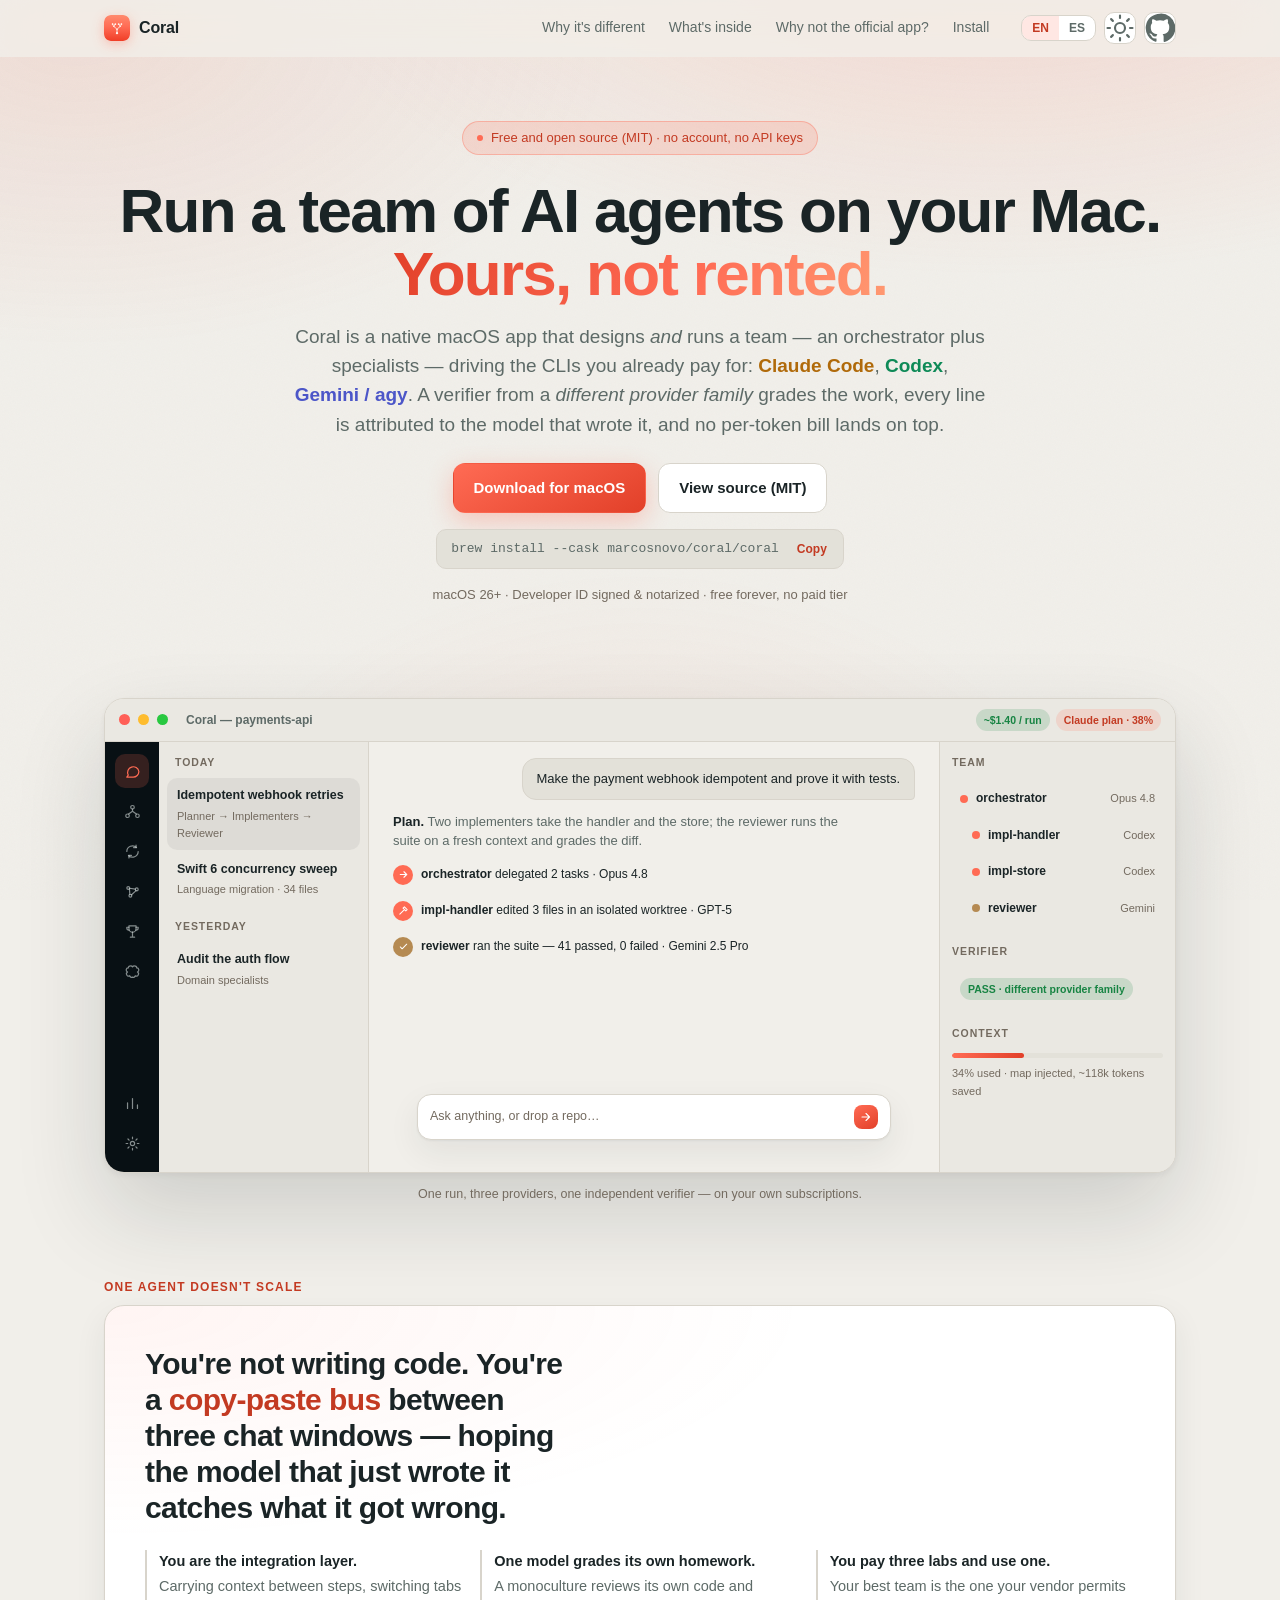
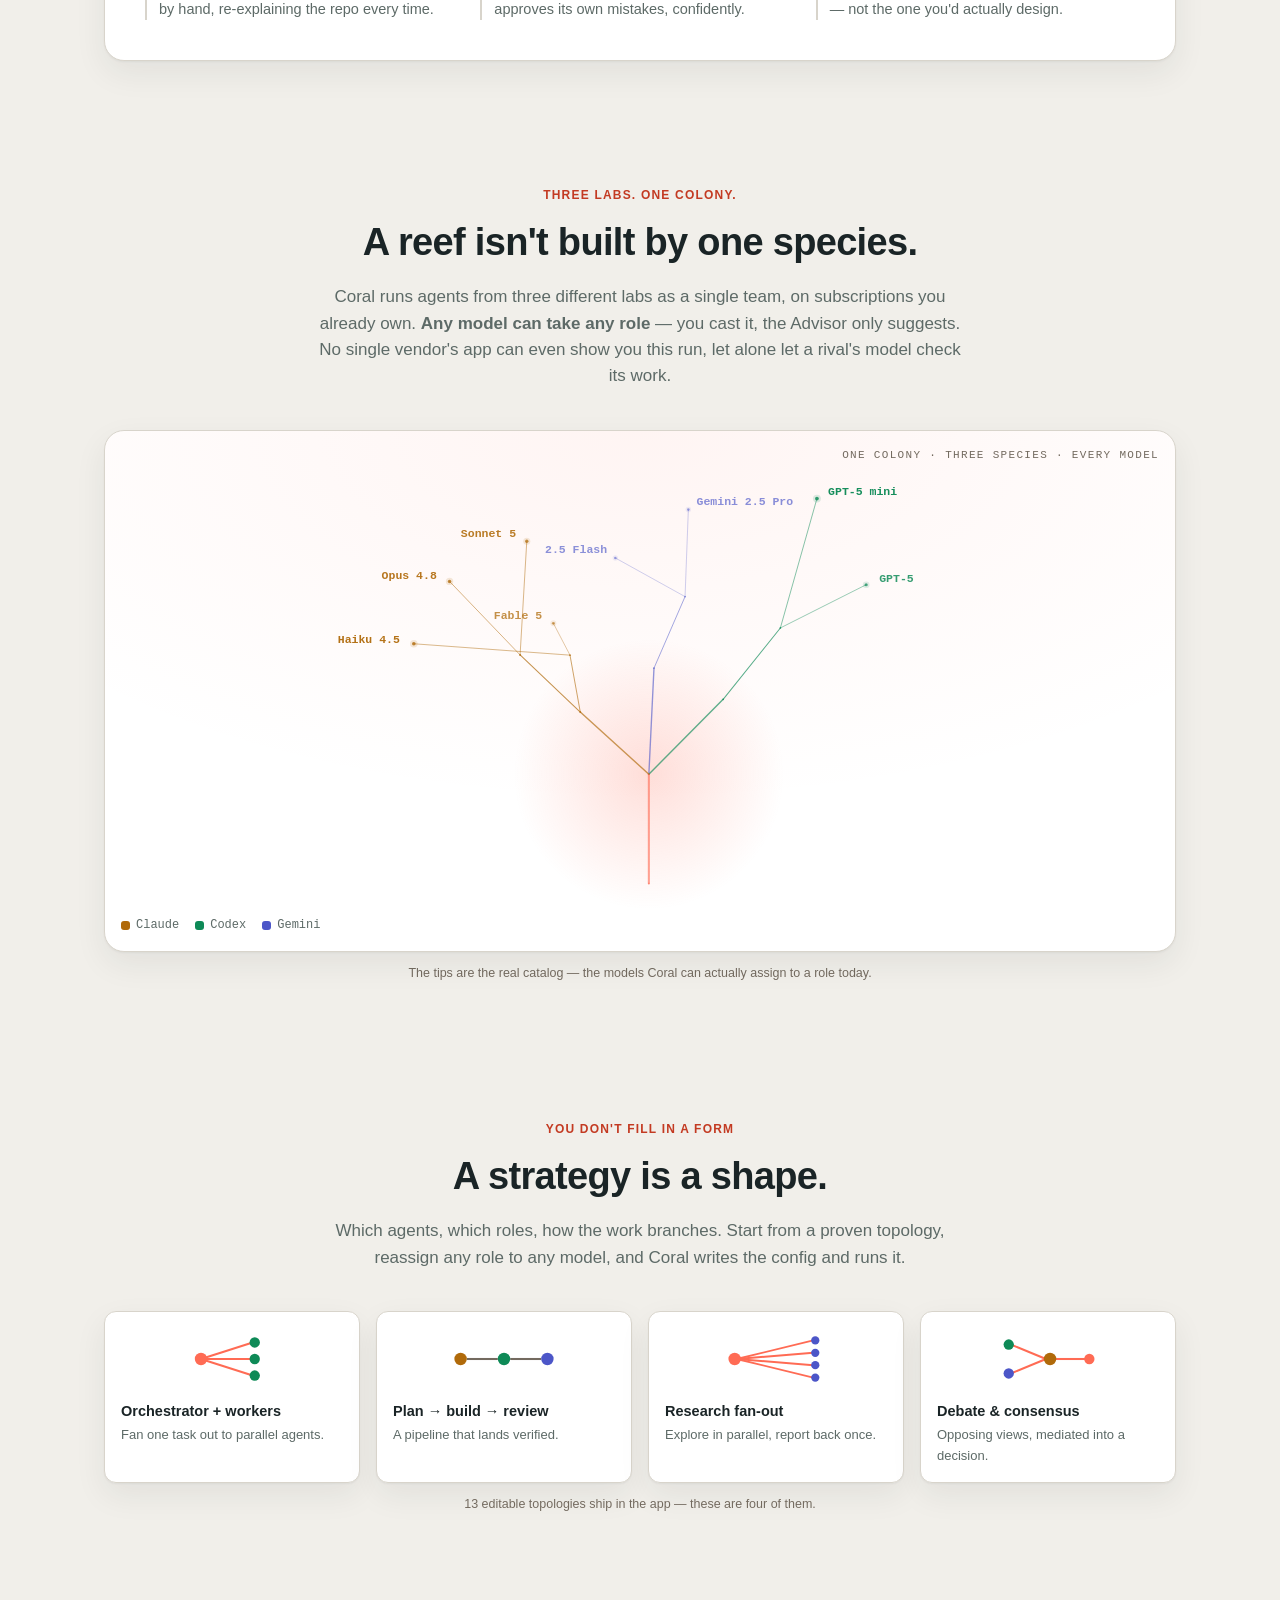
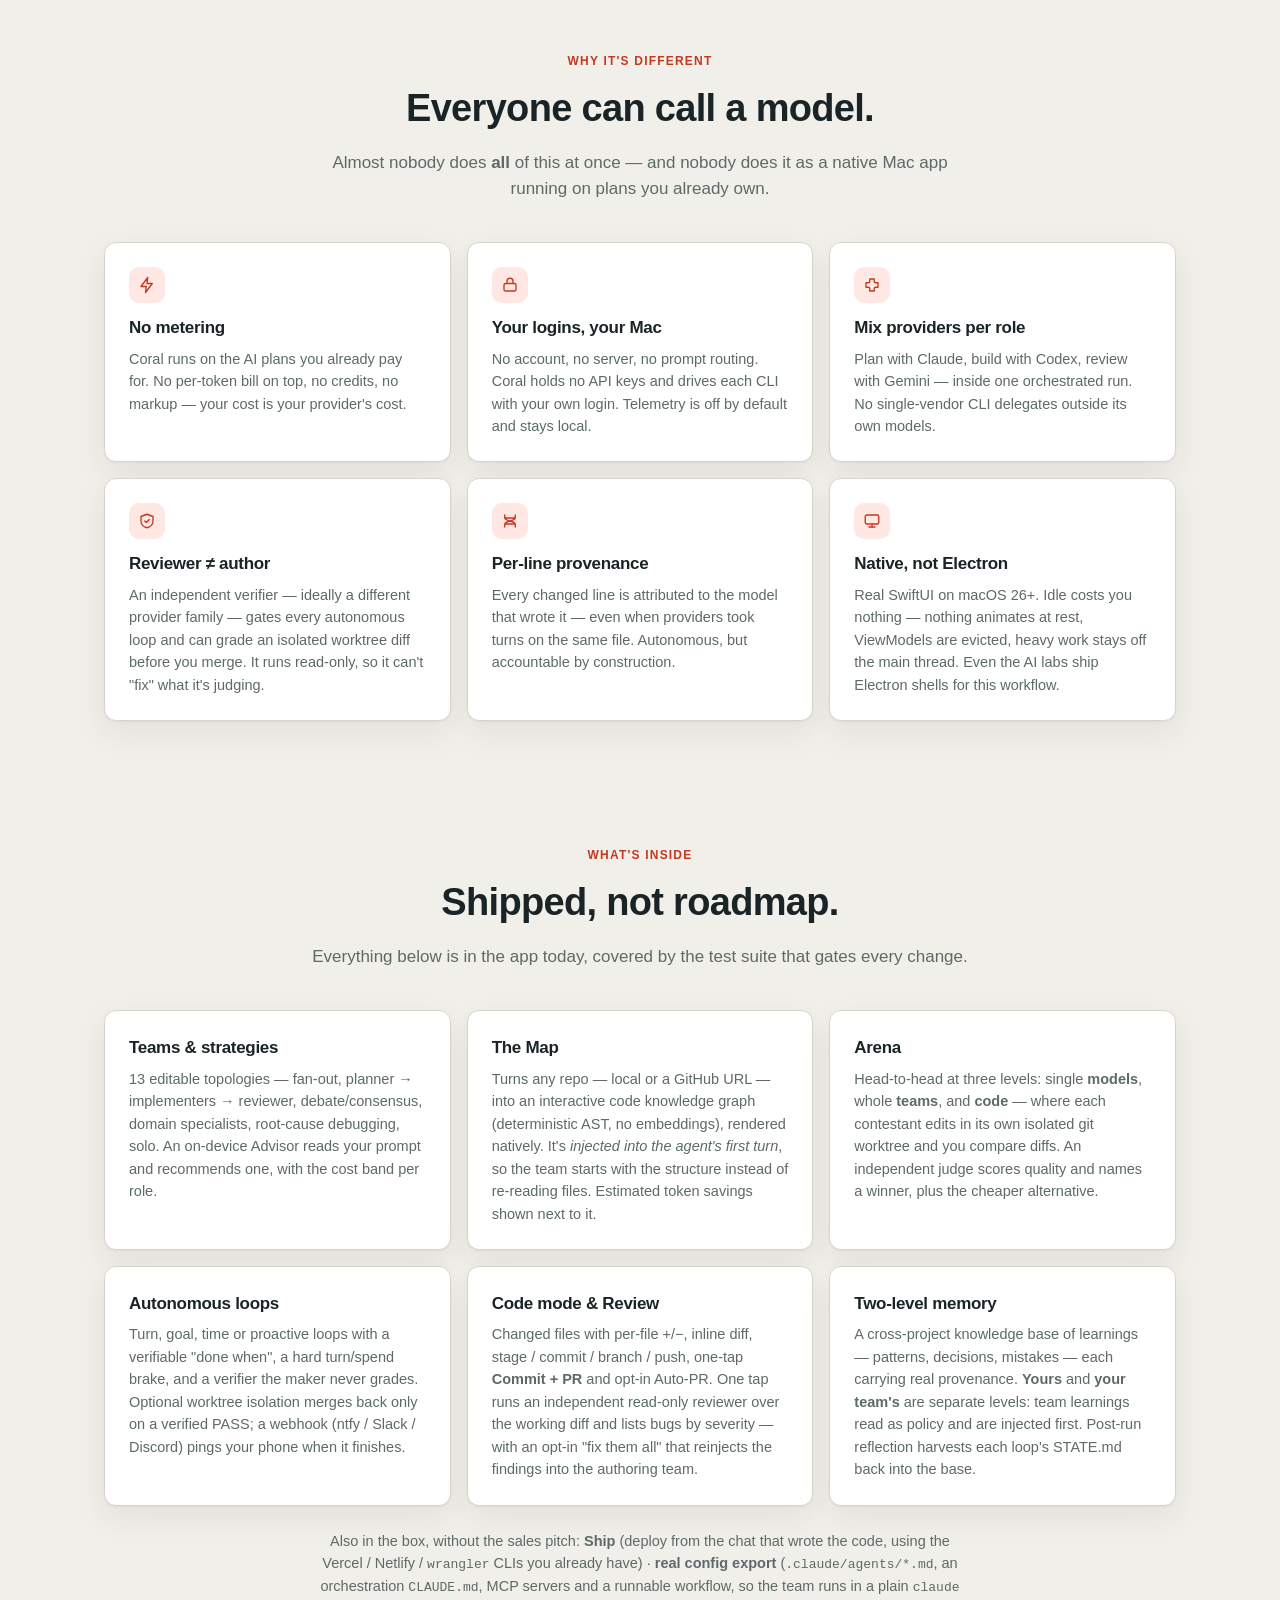
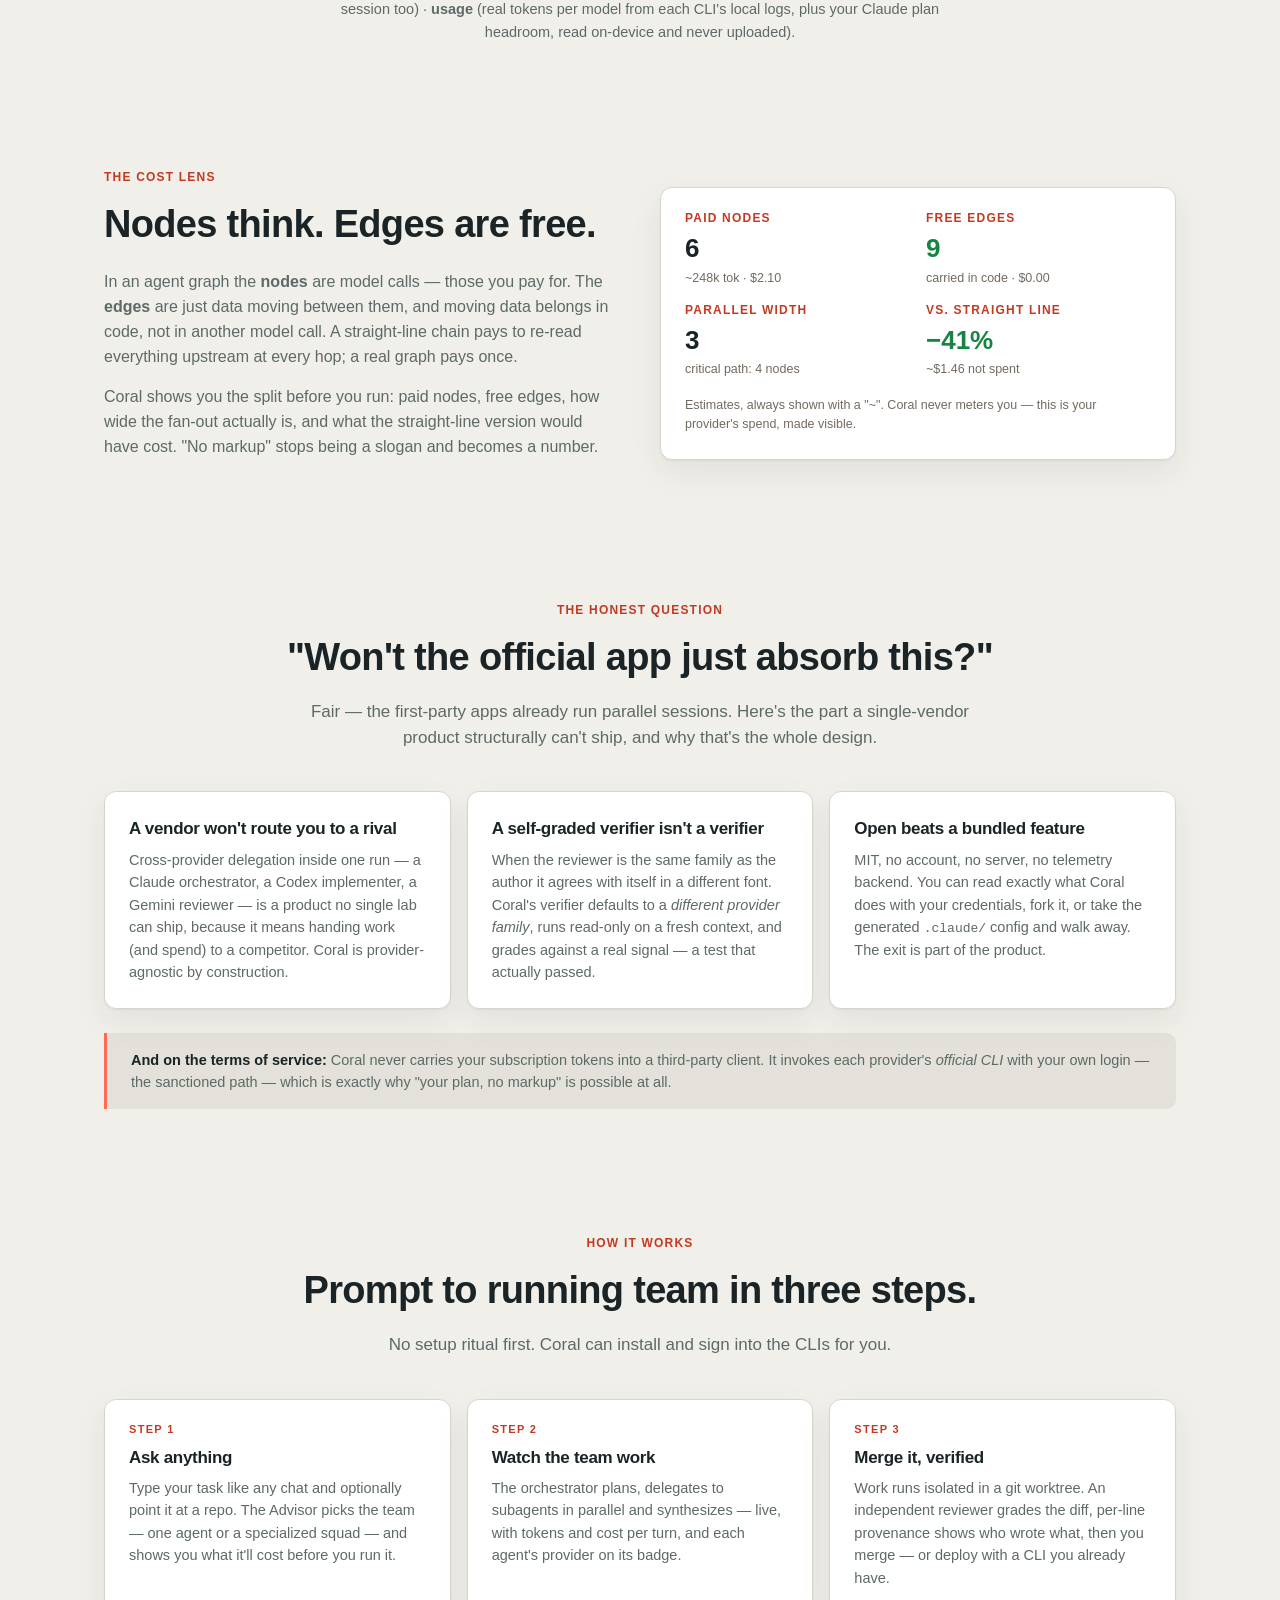
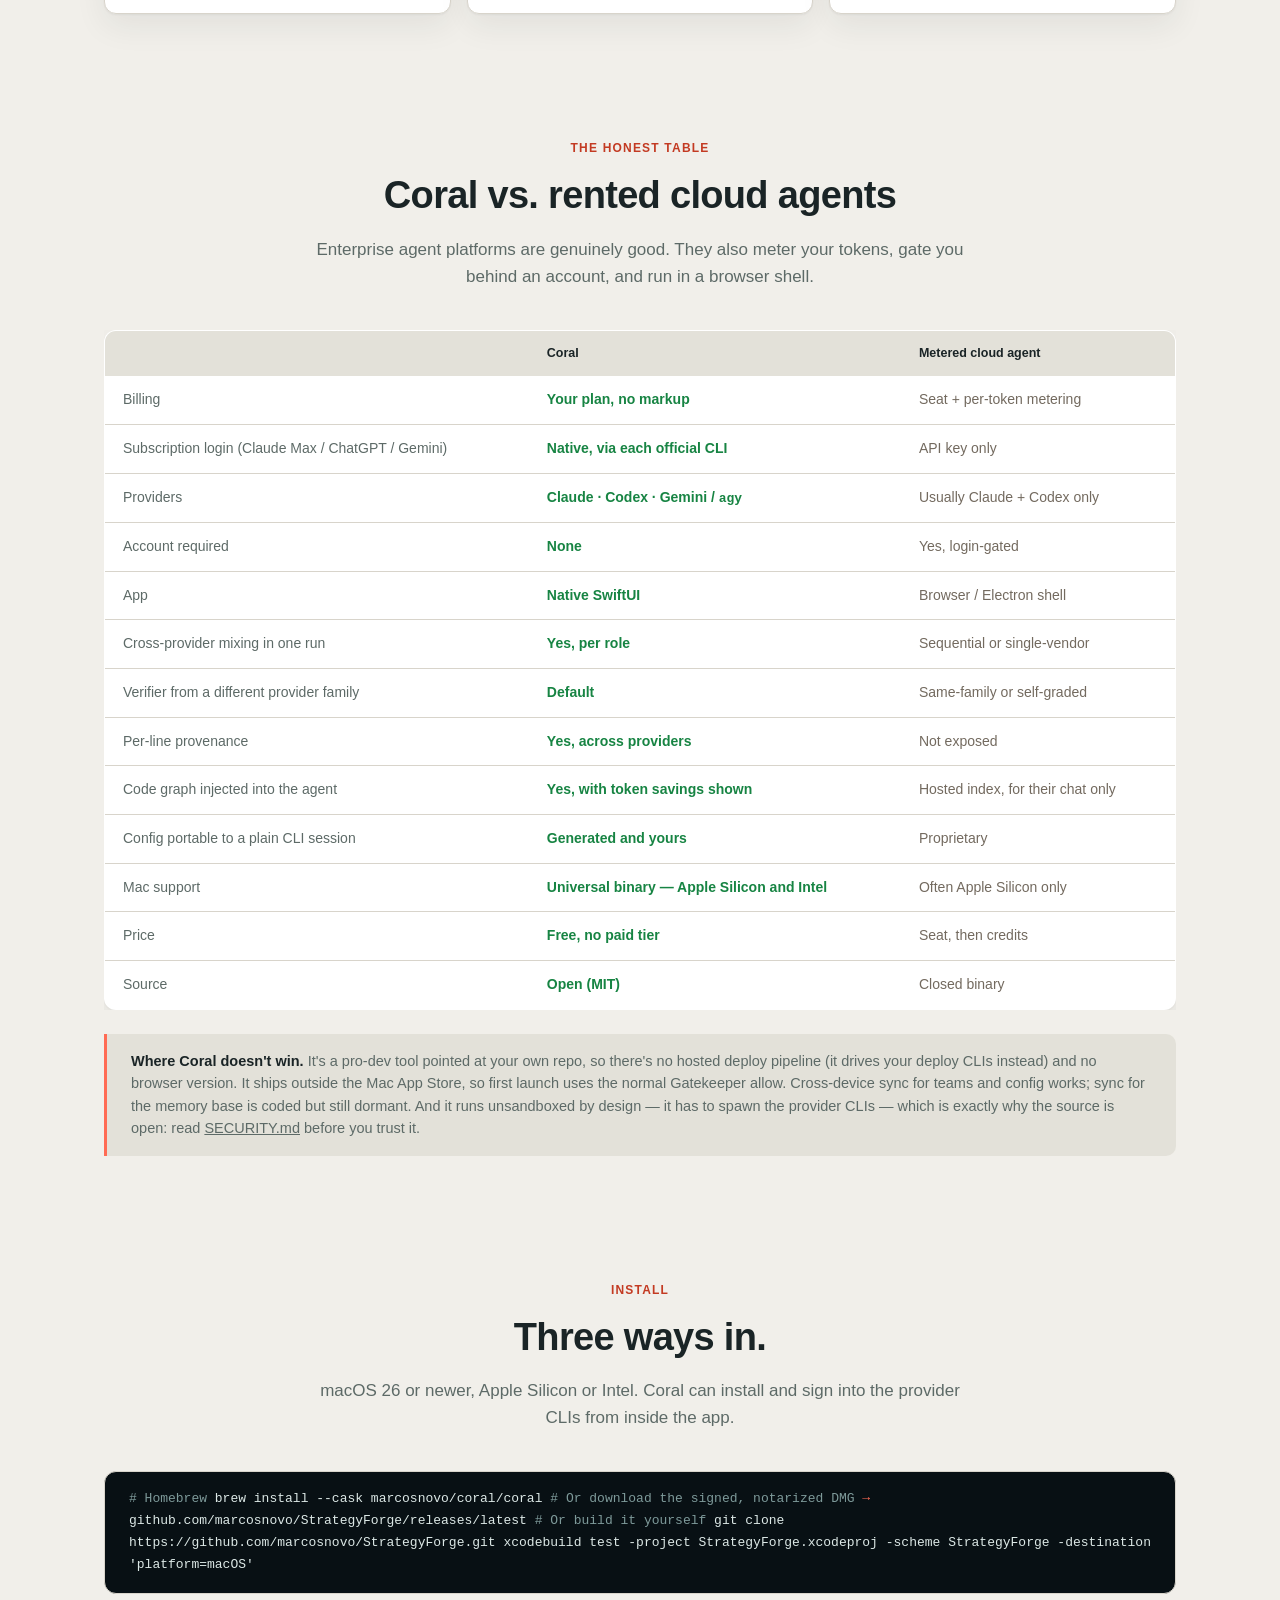
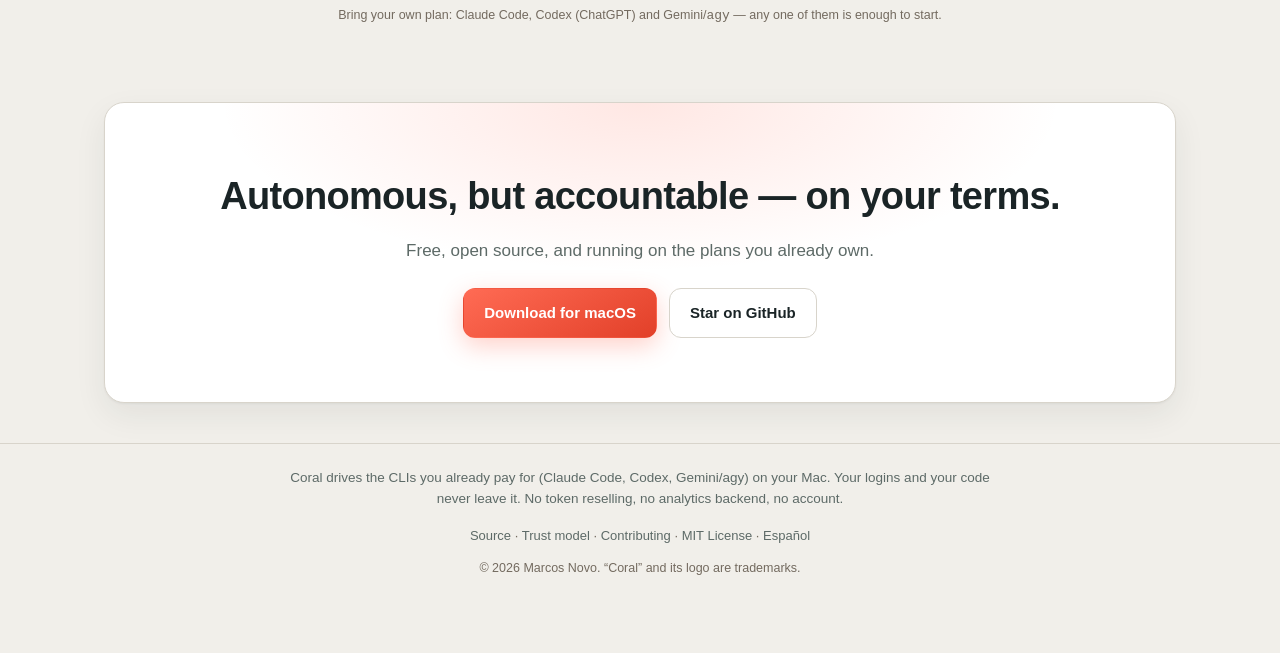
==== commit cfd979cc: "feat(web): living colony, sharper hero, and only models we can actually cast Ports the animated cora" ====
--- a/web/index.html
+++ b/web/index.html
@@ -62,9 +62,9 @@
 <!-- ── Hero ──────────────────────────────────────────────────────────────── -->
 <div class="wrap">
   <div class="hero">
-    <span class="pill"><span class="dot"></span> Open source (MIT) · macOS 14+ · no account, no API keys</span>
-    <h1>Multi-agent AI teams —<br><span class="grad">yours, not rented.</span></h1>
-    <p class="sub">Coral is a native macOS app that designs <em>and</em> runs a team of AI agents — an orchestrator plus specialists — driving the CLIs you already pay for (<strong>Claude Code</strong>, <strong>Codex</strong>, <strong>Gemini&nbsp;/&nbsp;agy</strong>) headlessly on your own machine. No per-token bill on top. No account. Nothing leaves your Mac.</p>
+    <span class="pill"><span class="dot"></span> Free and open source (MIT) · no account, no API keys</span>
+    <h1>Run a team of AI agents on your Mac.<br><span class="grad">Yours, not rented.</span></h1>
+    <p class="sub">Coral is a native macOS app that designs <em>and</em> runs a team — an orchestrator plus specialists — driving the CLIs you already pay for: <strong class="p-claude">Claude Code</strong>, <strong class="p-codex">Codex</strong>, <strong class="p-gemini">Gemini&nbsp;/&nbsp;agy</strong>. A verifier from a <em>different provider family</em> grades the work, every line is attributed to the model that wrote it, and no per-token bill lands on top.</p>
     <div class="cta">
       <a class="btn moon" href="https://github.com/marcosnovo/StrategyForge/releases/latest">Download for macOS</a>
       <a class="btn bordered" href="https://github.com/marcosnovo/StrategyForge">View source (MIT)</a>
@@ -75,7 +75,7 @@
         <button data-copy="brew install --cask marcosnovo/coral/coral" data-copied="Copied">Copy</button>
       </span>
     </div>
-    <p class="fineprint">macOS 14+ · Developer ID signed &amp; notarized · free and open source</p>
+    <p class="fineprint">macOS 26+ · Developer ID signed &amp; notarized · free forever, no paid tier</p>
   </div>
 
   <!-- ── App window ──────────────────────────────────────────────────────── -->
@@ -121,15 +121,15 @@
           </div>
           <div class="agentline">
             <span class="avatar" style="background:#FF6B54"><svg viewBox="0 0 24 24" fill="none" stroke="currentColor" stroke-width="2.4" stroke-linecap="round"><path d="M5 12h14M13 6l6 6-6 6"/></svg></span>
-            <span><strong>orchestrator</strong> delegated 2 tasks · Opus 5</span>
+            <span><strong>orchestrator</strong> delegated 2 tasks · Opus 4.8</span>
           </div>
           <div class="agentline">
             <span class="avatar" style="background:#FF6B54"><svg viewBox="0 0 24 24" fill="none" stroke="currentColor" stroke-width="2.2" stroke-linecap="round" stroke-linejoin="round"><path d="M4 20 14 10M14 4l6 6-3 3-6-6Z"/></svg></span>
-            <span><strong>impl-handler</strong> edited 3 files in an isolated worktree · GPT-5 Codex</span>
+            <span><strong>impl-handler</strong> edited 3 files in an isolated worktree · GPT-5</span>
           </div>
           <div class="agentline">
             <span class="avatar" style="background:#B58A52"><svg viewBox="0 0 24 24" fill="none" stroke="currentColor" stroke-width="2.2" stroke-linecap="round" stroke-linejoin="round"><path d="M5 13l4 4 10-10"/></svg></span>
-            <span><strong>reviewer</strong> ran the suite — 41 passed, 0 failed · Gemini 3 Pro</span>
+            <span><strong>reviewer</strong> ran the suite — 41 passed, 0 failed · Gemini 2.5 Pro</span>
           </div>
           <div class="composer">
             Ask anything, or drop a repo…
@@ -140,7 +140,7 @@
         <!-- Activity panel -->
         <div class="activity">
           <div class="hd">Team</div>
-          <div class="node"><span class="sw" style="background:#FF6B54"></span><span class="nm">orchestrator</span><span class="rl">Opus 5</span></div>
+          <div class="node"><span class="sw" style="background:#FF6B54"></span><span class="nm">orchestrator</span><span class="rl">Opus 4.8</span></div>
           <div class="node child"><span class="sw" style="background:#FF6B54"></span><span class="nm">impl-handler</span><span class="rl">Codex</span></div>
           <div class="node child"><span class="sw" style="background:#FF6B54"></span><span class="nm">impl-store</span><span class="rl">Codex</span></div>
           <div class="node child"><span class="sw" style="background:#B58A52"></span><span class="nm">reviewer</span><span class="rl">Gemini</span></div>
@@ -158,6 +158,91 @@
   </div>
 </div>
 
+<!-- ── The tension ───────────────────────────────────────────────────────── -->
+<section id="why-teams">
+  <div class="wrap">
+    <p class="eyebrow">One agent doesn't scale</p>
+    <div class="tension">
+      <p class="big">You're not writing code. You're a <em>copy-paste bus</em> between three chat windows — hoping the model that just wrote it catches what it got wrong.</p>
+      <ul>
+        <li><b>You are the integration layer.</b>Carrying context between steps, switching tabs by hand, re-explaining the repo every time.</li>
+        <li><b>One model grades its own homework.</b>A monoculture reviews its own code and approves its own mistakes, confidently.</li>
+        <li><b>You pay three labs and use one.</b>Your best team is the one your vendor permits — not the one you'd actually design.</li>
+      </ul>
+    </div>
+  </div>
+</section>
+
+<!-- ── The colony ────────────────────────────────────────────────────────── -->
+<section id="colony-section">
+  <div class="wrap">
+    <p class="eyebrow center">Three labs. One colony.</p>
+    <h2 class="center">A reef isn't built by one species.</h2>
+    <p class="lede center">Coral runs agents from three different labs as a single team, on subscriptions you already own. <strong>Any model can take any role</strong> — you cast it, the Advisor only suggests. No single vendor's app can even show you this run, let alone let a rival's model check its work.</p>
+    <div class="colony">
+      <canvas id="colony" aria-label="A slowly rotating coral: three boughs, one per provider, whose tips are the models Coral can cast." role="img"></canvas>
+      <span class="colony-tag">one colony · three species · every model</span>
+      <div class="colony-legend">
+        <span><i style="background:var(--p-claude)"></i>Claude</span>
+        <span><i style="background:var(--p-codex)"></i>Codex</span>
+        <span><i style="background:var(--p-gemini)"></i>Gemini</span>
+      </div>
+    </div>
+    <p class="caption">The tips are the real catalog — the models Coral can actually assign to a role today.</p>
+  </div>
+</section>
+
+<!-- ── Strategy shapes ───────────────────────────────────────────────────── -->
+<section id="shapes">
+  <div class="wrap">
+    <p class="eyebrow center">You don't fill in a form</p>
+    <h2 class="center">A strategy is a shape.</h2>
+    <p class="lede center">Which agents, which roles, how the work branches. Start from a proven topology, reassign any role to any model, and Coral writes the config and runs it.</p>
+    <div class="shapes">
+      <div class="shape">
+        <svg viewBox="0 0 120 60" aria-hidden="true">
+          <g stroke="var(--coral)" stroke-width="2" fill="none"><path d="M30 30 L80 14"/><path d="M30 30 L80 30"/><path d="M30 30 L80 46"/></g>
+          <circle cx="30" cy="30" r="6" fill="var(--coral)"/>
+          <g fill="var(--p-codex)"><circle cx="82" cy="14" r="5"/><circle cx="82" cy="30" r="5"/><circle cx="82" cy="46" r="5"/></g>
+        </svg>
+        <h4>Orchestrator + workers</h4>
+        <p>Fan one task out to parallel agents.</p>
+      </div>
+      <div class="shape">
+        <svg viewBox="0 0 120 60" aria-hidden="true">
+          <g stroke="var(--tertiary)" stroke-width="2" fill="none"><path d="M24 30 L54 30"/><path d="M66 30 L96 30"/></g>
+          <circle cx="18" cy="30" r="6" fill="var(--p-claude)"/>
+          <circle cx="60" cy="30" r="6" fill="var(--p-codex)"/>
+          <circle cx="102" cy="30" r="6" fill="var(--p-gemini)"/>
+        </svg>
+        <h4>Plan → build → review</h4>
+        <p>A pipeline that lands verified.</p>
+      </div>
+      <div class="shape">
+        <svg viewBox="0 0 120 60" aria-hidden="true">
+          <g stroke="var(--coral)" stroke-width="1.8" fill="none"><path d="M22 30 L96 12"/><path d="M22 30 L96 24"/><path d="M22 30 L96 36"/><path d="M22 30 L96 48"/></g>
+          <circle cx="20" cy="30" r="6" fill="var(--coral)"/>
+          <g fill="var(--p-gemini)"><circle cx="98" cy="12" r="4"/><circle cx="98" cy="24" r="4"/><circle cx="98" cy="36" r="4"/><circle cx="98" cy="48" r="4"/></g>
+        </svg>
+        <h4>Research fan-out</h4>
+        <p>Explore in parallel, report back once.</p>
+      </div>
+      <div class="shape">
+        <svg viewBox="0 0 120 60" aria-hidden="true">
+          <g stroke="var(--coral)" stroke-width="2" fill="none"><path d="M24 16 L58 30"/><path d="M24 44 L58 30"/><path d="M66 30 L96 30"/></g>
+          <circle cx="22" cy="16" r="5" fill="var(--p-codex)"/>
+          <circle cx="22" cy="44" r="5" fill="var(--p-gemini)"/>
+          <circle cx="62" cy="30" r="6" fill="var(--p-claude)"/>
+          <circle cx="100" cy="30" r="5" fill="var(--coral)"/>
+        </svg>
+        <h4>Debate &amp; consensus</h4>
+        <p>Opposing views, mediated into a decision.</p>
+      </div>
+    </div>
+    <p class="caption">13 editable topologies ship in the app — these are four of them.</p>
+  </div>
+</section>
+
 <!-- ── Why different ─────────────────────────────────────────────────────── -->
 <section id="why">
   <div class="wrap">
@@ -193,7 +278,7 @@
       <div class="card">
         <div class="ic"><svg viewBox="0 0 24 24" fill="none" stroke="currentColor" stroke-width="1.8" stroke-linecap="round" stroke-linejoin="round"><rect x="3" y="4" width="18" height="12" rx="2"/><path d="M8 20h8M12 16v4"/></svg></div>
         <h3>Native, not Electron</h3>
-        <p>Real SwiftUI on macOS 14+. Idle costs you nothing — nothing animates at rest, ViewModels are evicted, heavy work stays off the main thread. Even the AI labs ship Electron shells for this workflow.</p>
+        <p>Real SwiftUI on macOS 26+. Idle costs you nothing — nothing animates at rest, ViewModels are evicted, heavy work stays off the main thread. Even the AI labs ship Electron shells for this workflow.</p>
       </div>
     </div>
   </div>
@@ -230,19 +315,10 @@
         <h3>Two-level memory</h3>
         <p>A cross-project knowledge base of learnings — patterns, decisions, mistakes — each carrying real provenance. <strong>Yours</strong> and <strong>your team's</strong> are separate levels: team learnings read as policy and are injected first. Post-run reflection harvests each loop's STATE.md back into the base.</p>
       </div>
-      <div class="card">
-        <h3>Ship</h3>
-        <p>Deploy from the chat that wrote the code, using deploy CLIs you already have — Vercel, Netlify, Cloudflare <span class="mono">wrangler</span>. Coral detects what's installed, runs it in your repo and hands back the live URL. Not a PaaS, no hosting account of ours.</p>
-      </div>
-      <div class="card">
-        <h3>It writes real config</h3>
-        <p>Generate <span class="mono">.claude/agents/*.md</span>, an orchestration <span class="mono">CLAUDE.md</span>, MCP servers and a runnable dynamic workflow — so the team you designed here also runs in a plain <span class="mono">claude</span> session. Portable by construction; no lock-in to leave.</p>
-      </div>
-      <div class="card">
-        <h3>Usage you can see</h3>
-        <p>Real token usage per model from each CLI's local logs, plus your Claude plan headroom — read on-device, never uploaded. Crash and hang diagnostics summarize into a local, exportable log.</p>
-      </div>
-    </div>
+    </div>
+    <p class="lede center" style="margin:var(--s-xl) auto 0;font-size:14.5px">
+      Also in the box, without the sales pitch: <strong>Ship</strong> (deploy from the chat that wrote the code, using the Vercel / Netlify / <span class="mono">wrangler</span> CLIs you already have) · <strong>real config export</strong> (<span class="mono">.claude/agents/*.md</span>, an orchestration <span class="mono">CLAUDE.md</span>, MCP servers and a runnable workflow, so the team runs in a plain <span class="mono">claude</span> session too) · <strong>usage</strong> (real tokens per model from each CLI's local logs, plus your Claude plan headroom, read on-device and never uploaded).
+    </p>
   </div>
 </section>
 
@@ -351,6 +427,7 @@
         <tbody>
           <tr><th scope="row">Billing</th><td class="yes">Your plan, no markup</td><td class="no">Seat + per-token metering</td></tr>
           <tr><th scope="row">Subscription login (Claude Max / ChatGPT / Gemini)</th><td class="yes">Native, via each official CLI</td><td class="no">API key only</td></tr>
+          <tr><th scope="row">Providers</th><td class="yes">Claude · Codex · <strong>Gemini / <span class="mono">agy</span></strong></td><td class="no">Usually Claude + Codex only</td></tr>
           <tr><th scope="row">Account required</th><td class="yes">None</td><td class="no">Yes, login-gated</td></tr>
           <tr><th scope="row">App</th><td class="yes">Native SwiftUI</td><td class="no">Browser / Electron shell</td></tr>
           <tr><th scope="row">Cross-provider mixing in one run</th><td class="yes">Yes, per role</td><td class="no">Sequential or single-vendor</td></tr>
@@ -358,6 +435,8 @@
           <tr><th scope="row">Per-line provenance</th><td class="yes">Yes, across providers</td><td class="no">Not exposed</td></tr>
           <tr><th scope="row">Code graph injected into the agent</th><td class="yes">Yes, with token savings shown</td><td class="no">Hosted index, for their chat only</td></tr>
           <tr><th scope="row">Config portable to a plain CLI session</th><td class="yes">Generated and yours</td><td class="no">Proprietary</td></tr>
+          <tr><th scope="row">Mac support</th><td class="yes">Universal binary — Apple Silicon and Intel</td><td class="no">Often Apple Silicon only</td></tr>
+          <tr><th scope="row">Price</th><td class="yes">Free, no paid tier</td><td class="no">Seat, then credits</td></tr>
           <tr><th scope="row">Source</th><td class="yes">Open (MIT)</td><td class="no">Closed binary</td></tr>
         </tbody>
       </table>
@@ -374,7 +453,7 @@
   <div class="wrap">
     <p class="eyebrow center">Install</p>
     <h2 class="center">Three ways in.</h2>
-    <p class="lede center">macOS 14+ (Sonoma). Coral can install and sign into the provider CLIs from inside the app.</p>
+    <p class="lede center">macOS 26 or newer, Apple Silicon or Intel. Coral can install and sign into the provider CLIs from inside the app.</p>
     <div class="codeblock">
 <span class="c"># Homebrew</span>
 brew install --cask marcosnovo/coral/coral
--- a/web/coral.css
+++ b/web/coral.css
@@ -40,6 +40,15 @@
   --team-amber:  #B58A52;
   --team-rose:   #BE7F98;
 
+  /* Provider identity. NOT part of the app's one-accent palette — these exist only
+     where the point IS which lab a model comes from (the colony, provider labels).
+     Deepened on light so they hold contrast on a white card; the bright variants
+     live in the dark block. The colony canvas reads these, so CSS stays the single
+     source of truth for them. */
+  --p-claude: #B06A0A;
+  --p-codex:  #0E8A57;
+  --p-gemini: #4C56C8;
+
   /* Surfaces derived from the palette */
   --accent-soft: rgba(255, 107, 84, 0.16);
   --card-shadow: 0 1px 2px rgba(26, 36, 38, .05), 0 12px 32px rgba(26, 36, 38, .07);
@@ -72,6 +81,10 @@
   --card-shadow: 0 1px 2px rgba(0, 0, 0, .35), 0 18px 44px rgba(0, 0, 0, .45);
   --card-border: var(--hairline);
   --grain:       0.05;
+
+  --p-claude: #FFB454;
+  --p-codex:  #19C37D;
+  --p-gemini: #7C86FF;
 }
 
 @media (prefers-color-scheme: dark) {
@@ -93,6 +106,10 @@
 
     --card-shadow: 0 1px 2px rgba(0, 0, 0, .35), 0 18px 44px rgba(0, 0, 0, .45);
     --grain:       0.05;
+
+    --p-claude: #FFB454;
+    --p-codex:  #19C37D;
+    --p-gemini: #7C86FF;
   }
 }
 
@@ -376,6 +393,77 @@
 
 .caption { text-align: center; color: var(--tertiary); font-size: 12.5px; margin-top: var(--s-m); }
 
+/* ── The tension (why one agent isn't enough) ──────────────────────────────── */
+.tension {
+  border: 1px solid var(--card-border);
+  border-radius: var(--hero-corner);
+  padding: var(--s-2xl);
+  background:
+    radial-gradient(120% 120% at 0 0, rgba(255, 107, 84, .07), transparent 55%),
+    var(--card-bg);
+  box-shadow: var(--card-shadow);
+}
+.tension .big {
+  font-size: clamp(21px, 3vw, 30px); font-weight: 700; line-height: 1.2;
+  letter-spacing: -.02em; margin: 0; max-width: 26ch;
+}
+.tension .big em { font-style: normal; color: var(--accent); }
+.tension ul {
+  list-style: none; padding: 0; margin: var(--s-xl) 0 0;
+  display: grid; grid-template-columns: repeat(3, 1fr); gap: var(--s-l);
+}
+@media (max-width: 760px) { .tension ul { grid-template-columns: 1fr; } }
+.tension li {
+  color: var(--secondary); font-size: 14.5px;
+  padding-left: var(--s-m); border-left: 2px solid var(--hairline);
+}
+.tension li b { color: var(--ink); display: block; margin-bottom: 3px; font-weight: 650; }
+
+/* ── The living colony (canvas) ────────────────────────────────────────────── */
+.colony {
+  position: relative; margin-top: var(--s-xl);
+  border: 1px solid var(--card-border); border-radius: var(--hero-corner);
+  overflow: hidden; box-shadow: var(--card-shadow);
+  background:
+    radial-gradient(120% 120% at 50% 0, rgba(255, 107, 84, .07), transparent 60%),
+    var(--card-bg);
+}
+#colony { display: block; width: 100%; height: clamp(360px, 46vw, 520px); }
+.colony-tag {
+  position: absolute; right: var(--s-l); top: var(--s-l);
+  font-family: ui-monospace, SFMono-Regular, "SF Mono", Menlo, monospace;
+  font-size: 11px; letter-spacing: .12em; text-transform: uppercase;
+  color: var(--tertiary);
+}
+.colony-legend {
+  position: absolute; left: var(--s-l); bottom: var(--s-l);
+  display: flex; flex-wrap: wrap; gap: var(--s-l);
+  font-family: ui-monospace, SFMono-Regular, "SF Mono", Menlo, monospace;
+  font-size: 12px; color: var(--secondary);
+}
+.colony-legend span { display: inline-flex; align-items: center; gap: 6px; }
+.colony-legend i { width: 9px; height: 9px; border-radius: 3px; display: inline-block; }
+@media (max-width: 560px) { .colony-tag { display: none; } }
+
+/* Provider identity where the point is WHICH LAB — never as a general accent. */
+.p-claude { color: var(--p-claude); }
+.p-codex  { color: var(--p-codex); }
+.p-gemini { color: var(--p-gemini); }
+
+/* ── Strategy shapes (the topology is the product) ─────────────────────────── */
+.shapes { display: grid; grid-template-columns: repeat(4, 1fr); gap: var(--s-l); }
+@media (max-width: 820px) { .shapes { grid-template-columns: repeat(2, 1fr); } }
+@media (max-width: 460px) { .shapes { grid-template-columns: 1fr; } }
+.shape {
+  background: var(--card-bg); border: 1px solid var(--card-border);
+  border-radius: var(--corner); padding: var(--s-l);
+  box-shadow: var(--card-shadow); transition: transform .18s, border-color .18s;
+}
+.shape:hover { transform: translateY(-3px); border-color: var(--secondary); }
+.shape svg { width: 100%; height: 62px; display: block; margin-bottom: 10px; }
+.shape h4 { font-size: 14.5px; margin: 0 0 3px; font-weight: 650; }
+.shape p { font-size: 13px; color: var(--secondary); margin: 0; }
+
 /* ── Comparison table ──────────────────────────────────────────────────────── */
 .table-scroll { overflow-x: auto; -webkit-overflow-scrolling: touch; }
 table.compare {
